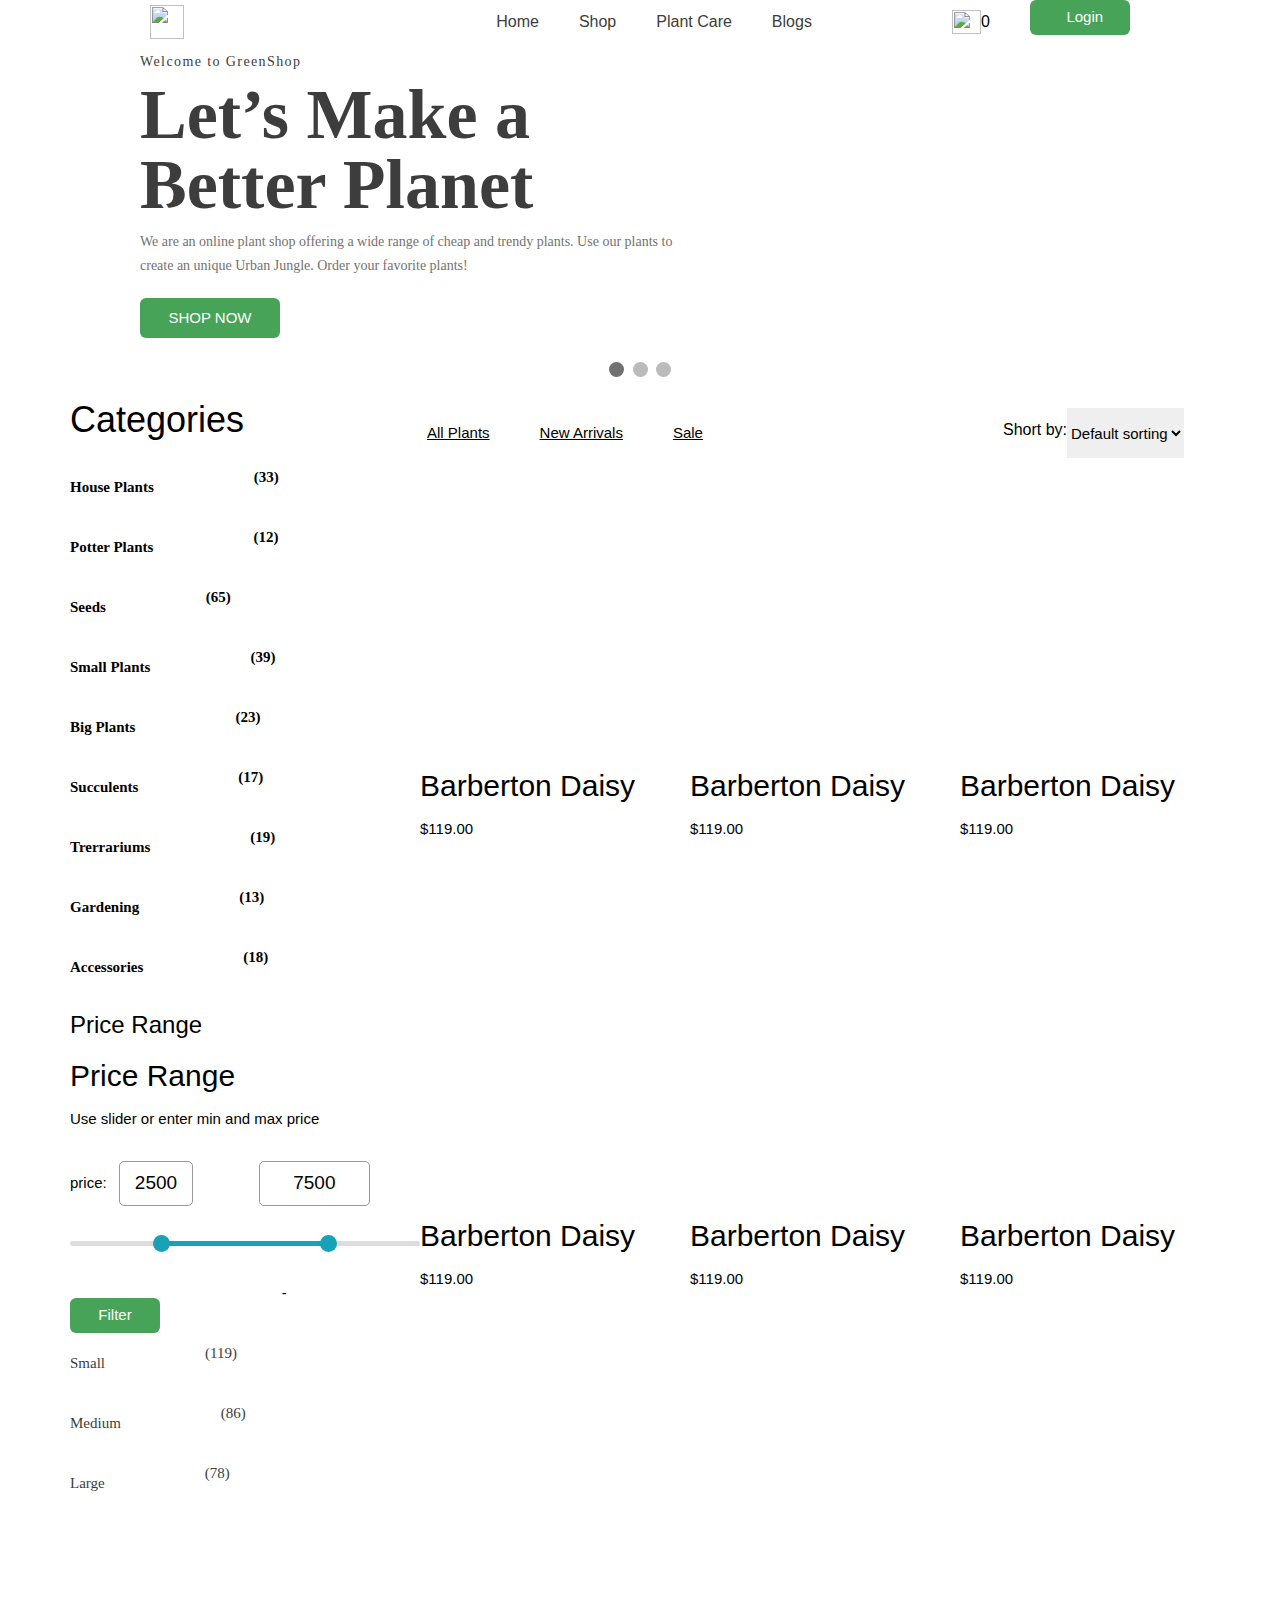
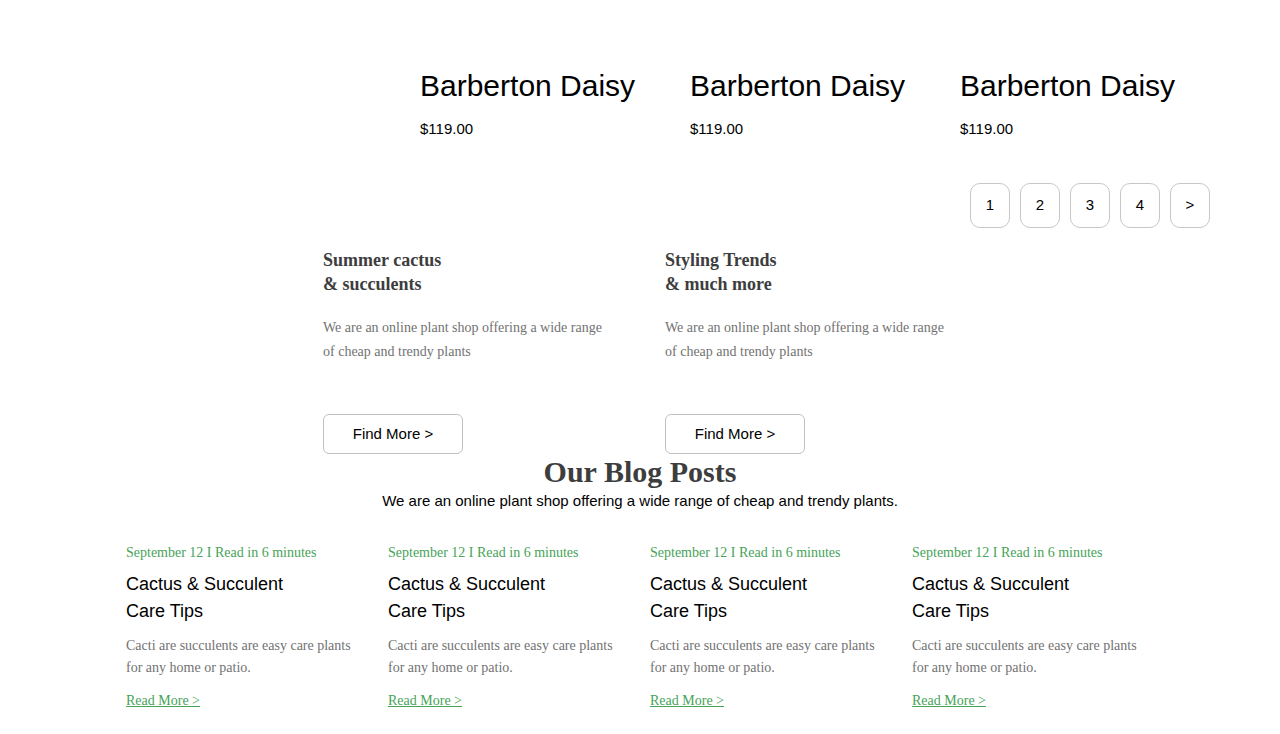
==== index.html @ 34c3a90a "batterplant1" ====
<!DOCTYPE html>
<html lang="en">

<head>
  <meta charset="UTF-8">
  <meta name="viewport" content="width=device-width, initial-scale=1.0">
  <title>Document</title>
  <link rel="stylesheet" href="style.css">
  <link rel="stylesheet" href="https://www.w3schools.com/w3css/4/w3.css">
  <link rel="stylesheet" href="style.css">
  <meta name="viewport" content="width=device-width, initial-scale=1.0">

<body>

  <link rel="preconnect" href="https://fonts.googleapis.com">
  <link rel="preconnect" href="https://fonts.gstatic.com" crossorigin>


  </head>

  <body>

    <nav class="navbarr">
      <div class="saidbar">
        <!-- Sidebar -->
        <div class="w3-sidebar w3-bar-block" style="display:none;z-index:5" id="mySidebar">
          <button class="w3-bar-item w3-button w3-xxlarge" onclick="w3_close()">Close &times;</button>
          <a class="w3-bar-item w3-button" href="/">Home</a>
          <a class="w3-bar-item w3-button" href="./shop/shop.html">Shop</a>
          <a class="w3-bar-item w3-button" href="http://127.0.0.1:5500/navbar/plant/plant.html">Plant Care</a>
          <a class="w3-bar-item w3-button" href="http://127.0.0.1:5500/navbar/blogs/blogs.html">Blogs</a>
        </div>

        <!-- Page Content -->
        <div class="w3-overlay" onclick="w3_close()" style="cursor:pointer" id="myOverlay"></div>

        <div>
          <button class="w3-button w3-white w3-xxlarge" onclick="w3_open()">&#9776;</button>
          <div class="w3-container">
          </div>
        </div>

        <script>
          function w3_open() {
            document.getElementById("mySidebar").style.display = "block";
            document.getElementById("myOverlay").style.display = "block";
          }

          function w3_close() {
            document.getElementById("mySidebar").style.display = "none";
            document.getElementById("myOverlay").style.display = "none";
          }
        </script>
      </div>
      <div class="logo">
        <img src="/navbar/img/Vector.svg" alt="">
        <img src="/navbar/img/Group.png" alt="">
      </div>
      <div class="hamburger-menu">
        <span class="line"></span>
        <span class="line"></span>
        <span class="line"></span>
      </div>
      <div class="nav-menu hide">
        <a href="/">Home</a>
        <a href="./shop/shop.html">Shop</a>
        <a href="http://127.0.0.1:5500/navbar/plant/plant.html">Plant Care</a>
        <a href="http://127.0.0.1:5500/navbar/blogs/blogs.html">Blogs</a>

      </div>

      <div class="login">
        <img class="izlovchi" src="/navbar/img/Vectorsearch.svg" alt="">
        <div class="karzinka">

          <img class="karzinka" src="/navbar/img/Vector (1) karzinka.svg" alt="">
          <h6>0</h6>
        </div>

        <button><img src="img/Logout.png" alt="">Login</button>
      </div>
    </nav>
    </div>
    <div class="carusel">
      <style>
        * {
          box-sizing: border-box
        }

        body {
          font-family: Verdana, sans-serif;
          margin: 0
        }

        .mySlides {
          display: none
        }

        img {
          vertical-align: middle;
        }

        /* Slideshow container */
        .slideshow-container {
          max-width: 1000px;
          position: relative;
          margin: auto;
        }

        /* Next & previous buttons */
        .prev,
        .next {
          cursor: pointer;
          position: absolute;
          top: 50%;
          width: auto;
          padding: 16px;
          margin-top: -22px;
          color: white;
          font-weight: bold;
          font-size: 18px;
          transition: 0.6s ease;
          border-radius: 0 3px 3px 0;
          user-select: none;
        }

        /* Position the "next button" to the right */
        .next {
          right: 0;
          border-radius: 3px 0 0 3px;
        }

        /* On hover, add a black background color with a little bit see-through */
        .prev:hover,
        .next:hover {
          background-color: rgba(0, 0, 0, 0.8);
        }

        /* Caption text */
        .text {
          color: #f2f2f2;
          font-size: 15px;
          padding: 8px 12px;
          position: absolute;
          bottom: 8px;
          width: 100%;
          text-align: center;
        }

        /* Number text (1/3 etc) */
        .numbertext {
          color: #f2f2f2;
          font-size: 12px;
          padding: 8px 12px;
          position: absolute;
          top: 0;
        }

        /* The dots/bullets/indicators */
        .dot {
          cursor: pointer;
          height: 15px;
          width: 15px;
          margin: 0 2px;
          background-color: #bbb;
          border-radius: 50%;
          display: inline-block;
          transition: background-color 0.6s ease;
        }

        .active,
        .dot:hover {
          background-color: #717171;
        }

        /* Fading animation */
        .fade {
          animation-name: fade;
          animation-duration: 1.5s;
        }

        @keyframes fade {
          from {
            opacity: .4
          }

          to {
            opacity: 1
          }
        }

        /* On smaller screens, decrease text size */
        @media only screen and (max-width: 300px) {

          .prev,
          .next,
          .text {
            font-size: 11px
          }
        }
      </style>
      </head>

      <body>

        <div class="slideshow-container">

          <div class="mySlides fade">
            <div class="image-three">
              <div class="lets">
                <h2>Welcome to GreenShop</h2>
                <h1>Let’s Make a
                  Better Planet</h1>
                <p>We are an online plant shop offering a wide range of cheap and trendy plants. Use our plants to
                  create an unique Urban Jungle. Order your favorite plants!</p>
                <button>SHOP NOW</button>
              </div>
              <div class="lets_img">
                <img src="img/01 2.png" alt="">
                <img src="img/01 3.png" alt="">
              </div>
            </div>
          </div>

          <div class="mySlides fade">
            <div class="image-three">
              <div class="lets">
                <h2>Welcome to GreenShop</h2>
                <h1>Let’s Make a
                  Better Planet</h1>
                <p>We are an online plant shop offering a wide range of cheap and trendy plants. Use our plants to
                  create an unique Urban Jungle. Order your favorite plants!</p>
                <button>SHOP NOW</button>
              </div>
              <div class="lets_img">
                <img class="savat" src="img/savat1.png" alt="">
                <img src="img/savat1.png" alt="">
              </div>
            </div>
          </div>

          <div class="mySlides fade">
            <div class="image-three">
              <div class="lets">
                <h2>Welcome to GreenShop</h2>
                <h1>Let’s Make a
                  Better Planet</h1>
                <p>We are an online plant shop offering a wide range of cheap and trendy plants. Use our plants to
                  create an unique Urban Jungle. Order your favorite plants!</p>
                <button>SHOP NOW</button>
              </div>
              <div class="lets_img">
                <img class="savat22" src="img/savat2.png" alt="">
                <img src="img/savat2.png" alt="">
              </div>
            </div>
          </div>

          <a class="prev" onclick="plusSlides(-1)">❮</a>
          <a class="next" onclick="plusSlides(1)">❯</a>

        </div>
        <br>

        <div style="text-align:center">
          <span class="dot" onclick="currentSlide(1)"></span>
          <span class="dot" onclick="currentSlide(2)"></span>
          <span class="dot" onclick="currentSlide(3)"></span>
        </div>

        <script>
          let slideIndex = 1;
          showSlides(slideIndex);

          function plusSlides(n) {
            showSlides(slideIndex += n);
          }

          function currentSlide(n) {
            showSlides(slideIndex = n);
          }

          function showSlides(n) {
            let i;
            let slides = document.getElementsByClassName("mySlides");
            let dots = document.getElementsByClassName("dot");
            if (n > slides.length) { slideIndex = 1 }
            if (n < 1) { slideIndex = slides.length }
            for (i = 0; i < slides.length; i++) {
              slides[i].style.display = "none";
            }
            for (i = 0; i < dots.length; i++) {
              dots[i].className = dots[i].className.replace(" active", "");
            }
            slides[slideIndex - 1].style.display = "block";
            dots[slideIndex - 1].className += " active";
          }
        </script>
    </div>
    <div class="olk">
      <div class="all">

        <div class="catigories">
          <h1>Categories</h1>
          <div class="hause">
            <h2>House Plants</h2>
            <p>(33)</p>
          </div>
          <div class="hause">
            <h2>Potter Plants</h2>

            <p>(12)</p>
          </div>
          <div class="hause">
            <h2>Seeds</h2>
            <p>(65)</p>
          </div>
          <div class="hause">
            <h2>Small Plants</h2>
            <p>(39)</p>
          </div>
          <div class="hause">
            <h2>Big Plants</h2>
            <p>(23)</p>
          </div>
          <div class="hause">
            <h2>Succulents</h2>
            <p>(17)</p>
          </div>
          <div class="hause">
            <h2>Trerrariums</h2>
            <p>(19)</p>
          </div>
          <div class="hause">
            <h2>Gardening</h2>
            <p>(13)</p>
          </div>
          <div class="hause">
            <h2>Accessories</h2>
            <p>(18)</p>
          </div>

          <div class="price_range">
            <h3>Price Range</h3>
            <!-- price -->


            <div class="d-flex">
              <div class="wrapper">
                <header>
                  <h2>Price Range</h2>
                  <p>Use slider or enter min and max price</p>
                </header>
                <div class="price-input">
                  <div class="field">
                    <span>price:</span>
                    <input type="number" class="input-min" value="2500">
                  </div>
                  <div class="separator"></div>
                  <div class="field">
                    <input type="number" class="input-max" value="7500">
                  </div>
                </div>
                <div class="slider">
                  <div class="progress"></div>
                </div>
                <div class="range-input">
                  <input type="range" class="range-min" min="0" max="10000" value="2500" step="100">
                  <input type="range" class="range-max" min="0" max="10000" value="7500" step="100">
                </div>
              </div>

              <!--   Support Section -->
              <div class="support-box">

                <a class="b-btn" target="blank" href="https://www.buymeacoffee.com/danishlaeeq">
                  &nbsp;<i class="fa fa-coffee"></i>&nbsp;&nbsp;Buy Me a Coffee
                </a>
                &nbsp;&nbsp;-&nbsp;&nbsp;
                <a class="b-btn paypal" target="_blank" href="https://www.paypal.com/paypalme/danishlaiq">
                  <i class="fab fa-paypal"></i>
                  Donate</a>
                </br></br>
              </div>
            </div>
          </div>
          <div class="filtr">
            <button>Filter</button>
          </div>
        </div>

        <div class="size">
          <div class="small">
            <h5>Small</h5>
            <p>(119)</p>
          </div>
          <div class="small">
            <h5>Medium</h5>
            <p>(86)</p>
          </div>
          <div class="small">
            <h5>Large</h5>
            <p>(78)</p>
          </div>
          <img src="img/Super Sale Banner.png" alt="">
        </div>
      </div>



      <div class="all_pants">
        <div class="newarrcle">
          <div class="new">
            <div class="all_navbar">
              <ul class="linkss">
                <div class="uy">
                  <a href="">All Plants</a>
                </div>
                <a href="">New Arrivals</a>
                <a href="">Sale</a>
              </ul>
            </div>
            <div class="daisy">


              <div class="custom-select" style="width:200px;">
                <h6>Short by:</h6>
                <select class="sa">
                  <option value="0">Default sorting</option>
                  <option value="1">Audi</option>
                  <option value="2">BMW</option>
                  <option value="3">Citroen</option>
                </select>
              </div>
              <div class="img">

              </div>
            </div>
          </div>
          <div class="newarrcle_img">
            <div class="berber">
              <div class="berberton">
                <div class="images_baribor">

                  <img src="img/shop.png" alt="">
                  <img class="like" src="img/like.png" alt="">

                  <a href="http://127.0.0.1:5500/navbar/shop/shop.html"> <img src="img/lupa.png" alt=""></a>
                </div>
                <h2>Barberton Daisy</h2>
                <p>$119.00</p>
              </div>
            </div>
            <div class="berber">
              <div class="berberton1">
                <div class="images_baribor">
                  
                  <img class="shop" src="img/shop.png"alt="">

                  <img src="img/like.png" alt="">
                  
                  <a href="http://127.0.0.1:5500/navbar/shop/angale.html"><img src="img/lupa.png" alt=""></a>
                </div>
                <h2>Barberton Daisy</h2>
                <p>$119.00</p>
              </div>
            </div>
            <div class="berber">
              <div class="berberton2">
                <div class="images_baribor">
                  <img src="img/shop.png" alt="">
                  <img src="img/like.png" alt="">
                  <img src="img/lupa.png" alt="">
                </div>
                <h2>Barberton Daisy</h2>
                <p>$119.00</p>
              </div>
            </div>
          </div>
          <div class="newarrcle_img1">
            <div class="berber">
              <div class="berberton3">
                <div class="images_baribor">
                  <img src="img/shop.png" alt="">
                  <img src="img/like.png" alt="">
                  <img src="img/lupa.png" alt="">
                </div>
                <h2>Barberton Daisy</h2>
                <p>$119.00</p>
              </div>
            </div>
            <div class="berber">
              <div class="berberton4">
                <div class="images_baribor">
                  <img src="img/shop.png" alt="">
                  <img src="img/like.png" alt="">
                  <img src="img/lupa.png" alt="">
                </div>
                <h2>Barberton Daisy</h2>
                <p>$119.00</p>
              </div>
            </div>
            <div class="berber">
              <div class="berberton5">
                <div class="images_baribor">
                  <img src="img/shop.png" alt="">
                  <img src="img/like.png" alt="">
                  <img src="img/lupa.png" alt="">
                </div>
                <h2>Barberton Daisy</h2>
                <p>$119.00</p>
              </div>
            </div>
          </div>

          <div class="newarrcle_img3">
            <div class="berber">
              <div class="berberton6">
                <div class="images_baribor">
                  <img src="img/shop.png" alt="">
                  <img src="img/like.png" alt="">
                  <img src="img/lupa.png" alt="">
                </div>
                <h2>Barberton Daisy</h2>
                <p>$119.00</p>
              </div>
            </div>
            <div class="berber">
              <div class="berberton7">
                <div class="images_baribor">
                  <img src="img/shop.png" alt="">
                  <img src="img/like.png" alt="">
                  <img src="img/lupa.png" alt="">
                </div>
                <h2>Barberton Daisy</h2>
                <p>$119.00</p>
              </div>
            </div>
            <div class="berber">
              <div class="berberton8">
                <div class="images_baribor">
                  <img src="img/shop.png" alt="">
                  <img src="img/like.png" alt="">
                  <img src="img/lupa.png" alt="">
                </div>
                <h2>Barberton Daisy</h2>
                <p>$119.00</p>
              </div>
            </div>
          </div>
        </div>
        <div class="number">
          <div class="num1">1</div>
          <div class="num2">2</div>
          <div class="num3">3</div>
          <div class="num4">4</div>
          <div class="num4">></div>
        </div>
      </div>
    </div>
    <div class="summer">
      <div class="cactus">
        <div class="imagescactus">
          <img src="img/image_7-removebg-preview.png" alt="">
        </div>
        <div class="fins">
          <h2>Summer cactus <br>
            & succulents</h2>
          <p>We are an online plant shop offering a wide range of cheap and trendy plants</p>
          <button>Find More ></button>
        </div>

      </div>
      <div class="trends">
        <div class="iomageafico">
          <img src="img/image_2-removebg-preview.png" alt="">
        </div>
        <div class="find">
          <h2>Styling Trends <br>
            & much more</h2>
          <p>We are an online plant shop offering a wide range of cheap and trendy plants</p>
          <button>Find More ></button>
        </div>

      </div>
    </div>
    <div class="our">
      <h3>Our Blog Posts</h3>
      <p>We are an online plant shop offering a wide range of cheap and trendy plants. </p>
      <div class="castus">
        <div class="succalent">
          <img src="img/01.png" alt="">
          <h4>September 12 I Read in 6 minutes</h4>
          <h5>Cactus & Succulent <br>
            Care Tips</h5>
          <h6>Cacti are succulents are easy care plants for any home or patio. </h6>
          <a href="">Read More ></a>
        </div>
        <div class="succalent">
          <img src="img/02.png" alt="">
          <h4>September 12 I Read in 6 minutes</h4>
          <h5>Cactus & Succulent <br>
            Care Tips</h5>
          <h6>Cacti are succulents are easy care plants for any home or patio. </h6>
          <a href="">Read More ></a>
        </div>
        <div class="succalent">
          <img src="img/03.png" alt="">
          <h4>September 12 I Read in 6 minutes</h4>
          <h5>Cactus & Succulent <br>
            Care Tips</h5>
          <h6>Cacti are succulents are easy care plants for any home or patio. </h6>
          <a href="">Read More ></a>
        </div>
        <div class="succalent">
          <img src="img/01.png" alt="">
          <h4>September 12 I Read in 6 minutes</h4>
          <h5>Cactus & Succulent <br>
            Care Tips</h5>
          <h6>Cacti are succulents are easy care plants for any home or patio. </h6>
          <a href="">Read More ></a>
        </div>
      </div>
    </div>
    <div class="would">
      <div class="garden">
        <div class="care">
          <img src="img/Group.png" alt="">
          <img src="img/Frame (1).png" alt="">
        </div>
      </div>
    </div>
    </div>
    <script src="app.js"></script>
  </body>

</html>
---- style.css ----
*::after * {
    box-sizing: border-box;
    margin: 0;
    padding: 0;
    transition: all 0.4s;
}

body {
    font-family: sans-serif;
}

.navbarr {
    display: flex;
    gap: 200px;
    justify-content: center;
    align-items: center;
}

.logo {
    display: flex;
    align-items: center;
    gap: 2px;
}

.nav-menu {
    display: flex;
    gap: 40px;
}

.nav-menu a {
    font-family: sans-serif;
    font-size: 16px;
    font-weight: 400;
    line-height: 20.11px;
    text-align: left;
    color: #3D3D3D;
    text-decoration: none;
    transition: all 0.5s;
}

.nav-menu a:hover {
    color: #46A358;
    transition: all 0.5s;
    text-decoration: underline;
}

.login {
    display: flex;
    gap: 40px;
}

.logo img:nth-child(1) {
    width: 34px;
    height: 34px;
}

.logo img:nth-child(2) {
    width: 110.03px;
    height: 15px;
}

/* style */
.login button {
    width: 100px;
    height: 35px;
    top: 25px;
    left: 1220px;
    gap: 0px;
    border-radius: 6px;
    border: none;
    opacity: 0px;
    background: #46A358;
    display: flex;
    justify-content: center;
    align-items: center;
    color: #fff;
    gap: 10px;
}

.karzinka {
    display: flex;
    align-items: center;
}

.karzinka img {
    width: 29px;
    height: 24px;
}

.saidbar {
    display: none;
}

/* saifbar */




.image-one {
    display: flex;
}

.lets_img {
    width: 500px;
    display: flex;
    align-items: end;
}

.lets_img img:nth-child(2) {
    width: 300px;
}


.lets h2 {
    font-family: Cera Pro;
    font-size: 14px;
    font-weight: 500;
    line-height: 16px;
    letter-spacing: 0.1em;
    text-align: left;
    color: #3D3D3D;
}

.lets h1 {
    font-family: Cera Pro;
    font-size: 70px;
    font-weight: 900;
    width: 530px;
    line-height: 70px;
    text-align: left;
    color: #3D3D3D;
}

.lets p {
    font-family: Cera Pro;
    font-size: 14px;
    font-weight: 400;
    line-height: 24px;
    text-align: left;
    width: 557px;
    color: #727272;
}

.lets button {
    width: 140px;
    height: 40px;
    top: 415px;
    left: 161px;
    gap: 0px;
    border-radius: 6px;
    border: none;
    cursor: pointer;
    color: #fff;
    margin-top: 20px;
    opacity: 0px;
    background: #46A358;

}

.image-three {
    display: flex;
}

.savat {
    width: 150px;
}

.savat22 {
    width: 130px;
}


.hause {
    display: flex;
    gap: 100px;
}


.hause h2 {
    font-family: Cera Pro;
    font-size: 15px;
    font-weight: 700;
    line-height: 40px;
    text-align: left;
    color: black;
}

.hause p {
    font-family: Cera Pro;
    font-size: 15px;
    font-weight: 700;
    line-height: 40px;
    text-align: left;
    color: black;
}

/* doiodfjiofjfioewf */







/* Import Google Font - Poppins */
@import url("https://fonts.googleapis.com/css2?family=Poppins:wght@400;500;600;700&display=swap");

* {
    margin: 0;
    padding: 0;
    box-sizing: border-box;
    font-family: "Poppins", sans-serif;
}

::selection {
    color: #fff;
    background: #17a2b8;
}

.wrapper {
    width: 350px;

}


.price-input {
    width: 300px;
    display: flex;
    margin: 30px 0 35px;
}

.price-input .field {
    display: flex;
    width: 100%;
    height: 45px;
    align-items: center;
}

.field input {
    width: 100%;
    height: 100%;
    outline: none;
    font-size: 19px;
    margin-left: 12px;
    border-radius: 5px;
    text-align: center;
    border: 1px solid #999;
    -moz-appearance: textfield;
}

input[type="number"]::-webkit-outer-spin-button,
input[type="number"]::-webkit-inner-spin-button {
    -webkit-appearance: none;
}

.price-input .separator {
    width: 130px;
    display: flex;
    font-size: 19px;
    align-items: center;
    justify-content: center;
}

.slider {
    height: 5px;
    position: relative;
    background: #ddd;
    border-radius: 5px;
}

.slider .progress {
    height: 100%;
    left: 25%;
    right: 25%;
    position: absolute;
    border-radius: 5px;
    background: #17a2b8;
}

.range-input {
    position: relative;
}

.range-input input {
    position: absolute;
    width: 100%;
    height: 5px;
    top: -5px;
    background: none;
    pointer-events: none;
    -webkit-appearance: none;
    -moz-appearance: none;
}

input[type="range"]::-webkit-slider-thumb {
    height: 17px;
    width: 17px;
    border-radius: 50%;
    background: #17a2b8;
    pointer-events: auto;
    -webkit-appearance: none;
    box-shadow: 0 0 6px rgba(0, 0, 0, 0.05);
}

input[type="range"]::-moz-range-thumb {
    height: 17px;
    width: 17px;
    border: none;
    border-radius: 50%;
    background: #17a2b8;
    pointer-events: auto;
    -moz-appearance: none;
    box-shadow: 0 0 6px rgba(0, 0, 0, 0.05);
}

/* Support */
.support-box {
    top: 2rem;
    position: relative;
    bottom: 0;
    text-align: center;
    display: block;
}

.b-btn {
    color: white;
    text-decoration: none;
    font-weight: bold;
}

.b-btn.paypal i {
    color: blue;
}

.b-btn:hover {
    text-decoration: none;
    font-weight: bold;
}

.b-btn i {
    font-size: 20px;
    color: yellow;
    margin-top: 2rem;
}

.filtr button {
    width: 90px;
    height: 35px;
    top: 1117px;
    left: 150px;
    gap: 0px;
    border-radius: 6px;
    border: none;
    color: #fff;
    font-size: 15px;
    opacity: 0px;
    background: #46A358;
}

.small {
    display: flex;
    gap: 100px;
}

.small h5 {
    font-family: Cera Pro;
    font-size: 15px;
    font-weight: 400;
    line-height: 40px;
    text-align: left;
    color: #3D3D3D;
}

.small p {
    font-family: Cera Pro;
    font-size: 15px;
    font-weight: 400;
    line-height: 40px;
    text-align: right;
    color: #3D3D3D;
}



.sa {
    border: none;
    height: 50px;
}

.linkss {
    display: flex;
    gap: 50px;
}

.custom-select {
    display: flex;
}

.linkss a {
    list-style: none;
}

.olk {
    display: flex;
    justify-content: center;
}


.new {
    display: flex;
    justify-content: center;
    height: 100px;
    align-items: center;
    gap: 300px;
    flex-wrap: wrap;
}

.berberton {
    background-image: url(img/savat1.png);
    width: 500px;
    height: 500px;
    background-repeat: no-repeat;
}

.berberton1 {
    background-image: url(img/savat1.png);
    width: 500px;
    height: 500px;
    background-repeat: no-repeat;
}

.berberto2 {
    background-image: url(img/savat1.png);
    width: 500px;
    height: 500px;
    background-repeat: no-repeat;
}

.berberto3 {
    background-image: url(img/savat1.png);
    width: 500px;
    height: 500px;
    background-repeat: no-repeat;
}

.berberto4 {
    background-image: url(img/savat1.png);
    width: 500px;
    height: 500px;
    background-repeat: no-repeat;
}

.berberto5 {
    background-image: url(img/savat1.png);
    width: 500px;
    height: 500px;
    background-repeat: no-repeat;
}

.berberton1 {
    background-image: url(img/kaktus.png);
    width: 500px;
    height: 500px;
    background-repeat: no-repeat;
}

.berberton2 {
    background-image: url(img/image_2-removebg-preview.png);
    width: 500px;
    height: 500px;
    background-repeat: no-repeat;
}

.berberton3 {
    background-image: url(img/tuvakk.png);
    width: 500px;
    height: 500px;
    background-repeat: no-repeat;
}

.berberton4 {
    background-image: url(img/image_7-removebg-preview.png);
    width: 500px;
    height: 500px;
    background-repeat: no-repeat;
}

.berberton5 {
    background-image: url(img/image_8-removebg-5.png);
    width: 500px;
    height: 500px;
    background-repeat: no-repeat;
}

.berberton6 {
    background-image: url(img/image_9-removebg-preview.png);
    width: 500px;
    height: 500px;
    background-repeat: no-repeat;
}

.berberton7 {
    background-image: url(img/product-20-320x320_1-removebg-preview.png);
    width: 500px;
    height: 500px;
    background-repeat: no-repeat;
}

.berberton8 {
    background-image: url(img/image_10-removebg-preview.png);
    width: 500px;
    height: 500px;
    background-repeat: no-repeat;
}

.images_baribor {
    display: flex;
    gap: 20px;
    width: 250px;
    height: 270px;
    justify-content: center;
    align-items: end;
}

.images_baribor img {
    width: 20px;
    height: 20px;
}

.berberton:hover {
    padding-bottom: 50px;
}

.berber {
    display: flex;
    width: 250px;
    height: 350px;
}

.images_baribor {
    transform: scale(0);
    transition: all .4s;
}

.berber:hover .images_baribor {
    transform: scale(1);
    transition: all .4s;
}

.newarrcle_img {
    display: flex;
    gap: 20px;
    flex-wrap: wrap;
}

.newarrcle_img1 {
    display: flex;
    gap: 20px;
    margin-top: 100px;
}

.newarrcle_img3 {
    display: flex;
    gap: 20px;
    margin-top: 100px;
}

.number {
    display: flex;
    gap: 10px;
    margin-top: 50px;
    justify-content: end;
}

.num1 {
    background-color: #fff;
    cursor: pointer;
    width: 40px;
    border-radius: 10px;
    height: 45px;
    display: flex;
    justify-content: center;
    align-items: center;
    color: #000000;
    transition: all 1s;
    border: solid 1px rgb(199, 199, 199);
}

.num1:hover {
    background-color: #46A358;
    color: #fff;
    transition: all 1s;
}

.num2 {
    background-color: #fff;
    cursor: pointer;
    width: 40px;
    border-radius: 10px;
    height: 45px;
    display: flex;
    justify-content: center;
    align-items: center;
    color: #000000;
    transition: all 1s;
    border: solid 1px rgb(199, 199, 199);
}

.num2:hover {
    background-color: #46A358;
    color: #fff;
    transition: all 1s;
}

.num3 {
    background-color: #fff;
    cursor: pointer;
    width: 40px;
    border-radius: 10px;
    height: 45px;
    display: flex;
    justify-content: center;
    align-items: center;
    color: #000000;
    transition: all 1s;
    border: solid 1px rgb(199, 199, 199);
}

.num3:hover {
    background-color: #46A358;
    color: #fff;
    transition: all 1s;
}

.num4 {
    background-color: #fff;
    cursor: pointer;
    width: 40px;
    border-radius: 10px;
    height: 45px;
    display: flex;
    justify-content: center;
    align-items: center;
    color: #000000;
    transition: all 1s;
    border: solid 1px rgb(199, 199, 199);
}

.num4:hover {
    background-color: #46A358;
    color: #fff;
    transition: all 1s;
}

.summer {
    display: flex;
    justify-content: center;
    gap: 50px;
}

.summer h2 {
    font-family: Cera Pro;
    font-size: 18px;
    font-weight: 900;
    line-height: 24px;
    color: #3D3D3D;
    margin-top: 20px;
}

.summer p {
    font-family: Cera Pro;
    font-size: 14px;
    font-weight: 400;
    line-height: 24px;
    width: 292px;
    color: #727272;
    margin-top: 20px;
}

.summer button {
    width: 140px;
    height: 40px;
    margin-top: 50px;
    background-color: #00000000;
    border: solid 1px rgb(193, 193, 193);
    border-radius: 6px;
    color: black;
    transition: all 0.5s;
}

.summer button:hover {
    background-color: #46A358;
    border-radius: 6px;
    color: rgb(255, 255, 255);
    transition: all 0.5s;
}

.cactus {
    display: flex;
}

.trends {
    display: flex;
}

.succalent h4 {
    font-family: Cera Pro;
    font-size: 14px;
    font-weight: 500;
    line-height: 16px;
    color: #46A358;
}

.succalent h6 {
    font-family: Cera Pro;
    font-size: 20px;
    font-weight: 700;
    line-height: 26px;
    color: #3D3D3D;
}

.succalent h6 {
    font-family: Cera Pro;
    font-size: 14px;
    font-weight: 400;
    line-height: 22px;
    color: #727272;
    width: 242px;
}

.succalent a {
    color: #46A358;
    font-family: Cera Pro;
    font-size: 14px;
    font-weight: 500;
    line-height: 16px;
}

.our h3 {
    font-family: Cera Pro;
    font-size: 30px;
    font-weight: 700;
    line-height: 16px;
    text-align: center;
    color: #3D3D3D;
}
.castus{
    display: flex;
    gap: 20px;
    justify-content: center;
}
.our p{
    text-align: center;
}

@media only screen and (max-width: 1000px) {
    .slideshow-container {
        display: flex;
    }

    .image-three {
        display: flex;
        flex-wrap: wrap;
        justify-content: center;
    }

}

@media only screen and (max-width: 1054px) {
    .navbarr {
        gap: 50px;
    }
}

@media only screen and (max-width: 1285px) {
    .navbarr {
        gap: 100px;
    }
}

@media only screen and (max-width: 1017px) {
    .navbarr {
        gap: 70px;
    }
}

@media only screen and (max-width: 820px) {
    .navbarr {
        gap: 50px;
    }

    .saidbar {
        display: block;
    }

    .nav-menu {
        display: none;
        text-decoration: none;
    }

    .new {
        gap: 10px;
    }
}

@media only screen and (max-width: 841px) {
    .navbarr {
        gap: 50px;
    }
}

@media only screen and (max-width: 580px) {
    .navbarr {
        gap: 10px;
    }

    .lets h1 {
        font-size: 40px;
        width: 300px;
        text-align: center;
    }

    .lets h2 {
        width: 300px;
        text-align: center;
    }

    .lets p {
        width: 300px;
        text-align: center;
    }

    .lets_img {
        /* width: 50px; */
    }

    .all {
        flex-wrap: wrap;
    }
}

@media only screen and (max-width: 480px) {
    .login {
        gap: 1px;
    }

    .login button {
        width: 50px;
        gap: 1px;
        font-size: 10px;
    }

    .login button img {
        width: 20px;
    }
}
---- style.css ----
*::after * {
    box-sizing: border-box;
    margin: 0;
    padding: 0;
    transition: all 0.4s;
}

body {
    font-family: sans-serif;
}

.navbarr {
    display: flex;
    gap: 200px;
    justify-content: center;
    align-items: center;
}

.logo {
    display: flex;
    align-items: center;
    gap: 2px;
}

.nav-menu {
    display: flex;
    gap: 40px;
}

.nav-menu a {
    font-family: sans-serif;
    font-size: 16px;
    font-weight: 400;
    line-height: 20.11px;
    text-align: left;
    color: #3D3D3D;
    text-decoration: none;
    transition: all 0.5s;
}

.nav-menu a:hover {
    color: #46A358;
    transition: all 0.5s;
    text-decoration: underline;
}

.login {
    display: flex;
    gap: 40px;
}

.logo img:nth-child(1) {
    width: 34px;
    height: 34px;
}

.logo img:nth-child(2) {
    width: 110.03px;
    height: 15px;
}

/* style */
.login button {
    width: 100px;
    height: 35px;
    top: 25px;
    left: 1220px;
    gap: 0px;
    border-radius: 6px;
    border: none;
    opacity: 0px;
    background: #46A358;
    display: flex;
    justify-content: center;
    align-items: center;
    color: #fff;
    gap: 10px;
}

.karzinka {
    display: flex;
    align-items: center;
}

.karzinka img {
    width: 29px;
    height: 24px;
}

.saidbar {
    display: none;
}

/* saifbar */




.image-one {
    display: flex;
}

.lets_img {
    width: 500px;
    display: flex;
    align-items: end;
}

.lets_img img:nth-child(2) {
    width: 300px;
}


.lets h2 {
    font-family: Cera Pro;
    font-size: 14px;
    font-weight: 500;
    line-height: 16px;
    letter-spacing: 0.1em;
    text-align: left;
    color: #3D3D3D;
}

.lets h1 {
    font-family: Cera Pro;
    font-size: 70px;
    font-weight: 900;
    width: 530px;
    line-height: 70px;
    text-align: left;
    color: #3D3D3D;
}

.lets p {
    font-family: Cera Pro;
    font-size: 14px;
    font-weight: 400;
    line-height: 24px;
    text-align: left;
    width: 557px;
    color: #727272;
}

.lets button {
    width: 140px;
    height: 40px;
    top: 415px;
    left: 161px;
    gap: 0px;
    border-radius: 6px;
    border: none;
    cursor: pointer;
    color: #fff;
    margin-top: 20px;
    opacity: 0px;
    background: #46A358;

}

.image-three {
    display: flex;
}

.savat {
    width: 150px;
}

.savat22 {
    width: 130px;
}


.hause {
    display: flex;
    gap: 100px;
}


.hause h2 {
    font-family: Cera Pro;
    font-size: 15px;
    font-weight: 700;
    line-height: 40px;
    text-align: left;
    color: black;
}

.hause p {
    font-family: Cera Pro;
    font-size: 15px;
    font-weight: 700;
    line-height: 40px;
    text-align: left;
    color: black;
}

/* doiodfjiofjfioewf */







/* Import Google Font - Poppins */
@import url("https://fonts.googleapis.com/css2?family=Poppins:wght@400;500;600;700&display=swap");

* {
    margin: 0;
    padding: 0;
    box-sizing: border-box;
    font-family: "Poppins", sans-serif;
}

::selection {
    color: #fff;
    background: #17a2b8;
}

.wrapper {
    width: 350px;

}


.price-input {
    width: 300px;
    display: flex;
    margin: 30px 0 35px;
}

.price-input .field {
    display: flex;
    width: 100%;
    height: 45px;
    align-items: center;
}

.field input {
    width: 100%;
    height: 100%;
    outline: none;
    font-size: 19px;
    margin-left: 12px;
    border-radius: 5px;
    text-align: center;
    border: 1px solid #999;
    -moz-appearance: textfield;
}

input[type="number"]::-webkit-outer-spin-button,
input[type="number"]::-webkit-inner-spin-button {
    -webkit-appearance: none;
}

.price-input .separator {
    width: 130px;
    display: flex;
    font-size: 19px;
    align-items: center;
    justify-content: center;
}

.slider {
    height: 5px;
    position: relative;
    background: #ddd;
    border-radius: 5px;
}

.slider .progress {
    height: 100%;
    left: 25%;
    right: 25%;
    position: absolute;
    border-radius: 5px;
    background: #17a2b8;
}

.range-input {
    position: relative;
}

.range-input input {
    position: absolute;
    width: 100%;
    height: 5px;
    top: -5px;
    background: none;
    pointer-events: none;
    -webkit-appearance: none;
    -moz-appearance: none;
}

input[type="range"]::-webkit-slider-thumb {
    height: 17px;
    width: 17px;
    border-radius: 50%;
    background: #17a2b8;
    pointer-events: auto;
    -webkit-appearance: none;
    box-shadow: 0 0 6px rgba(0, 0, 0, 0.05);
}

input[type="range"]::-moz-range-thumb {
    height: 17px;
    width: 17px;
    border: none;
    border-radius: 50%;
    background: #17a2b8;
    pointer-events: auto;
    -moz-appearance: none;
    box-shadow: 0 0 6px rgba(0, 0, 0, 0.05);
}

/* Support */
.support-box {
    top: 2rem;
    position: relative;
    bottom: 0;
    text-align: center;
    display: block;
}

.b-btn {
    color: white;
    text-decoration: none;
    font-weight: bold;
}

.b-btn.paypal i {
    color: blue;
}

.b-btn:hover {
    text-decoration: none;
    font-weight: bold;
}

.b-btn i {
    font-size: 20px;
    color: yellow;
    margin-top: 2rem;
}

.filtr button {
    width: 90px;
    height: 35px;
    top: 1117px;
    left: 150px;
    gap: 0px;
    border-radius: 6px;
    border: none;
    color: #fff;
    font-size: 15px;
    opacity: 0px;
    background: #46A358;
}

.small {
    display: flex;
    gap: 100px;
}

.small h5 {
    font-family: Cera Pro;
    font-size: 15px;
    font-weight: 400;
    line-height: 40px;
    text-align: left;
    color: #3D3D3D;
}

.small p {
    font-family: Cera Pro;
    font-size: 15px;
    font-weight: 400;
    line-height: 40px;
    text-align: right;
    color: #3D3D3D;
}



.sa {
    border: none;
    height: 50px;
}

.linkss {
    display: flex;
    gap: 50px;
}

.custom-select {
    display: flex;
}

.linkss a {
    list-style: none;
}

.olk {
    display: flex;
    justify-content: center;
}


.new {
    display: flex;
    justify-content: center;
    height: 100px;
    align-items: center;
    gap: 300px;
    flex-wrap: wrap;
}

.berberton {
    background-image: url(img/savat1.png);
    width: 500px;
    height: 500px;
    background-repeat: no-repeat;
}

.berberton1 {
    background-image: url(img/savat1.png);
    width: 500px;
    height: 500px;
    background-repeat: no-repeat;
}

.berberto2 {
    background-image: url(img/savat1.png);
    width: 500px;
    height: 500px;
    background-repeat: no-repeat;
}

.berberto3 {
    background-image: url(img/savat1.png);
    width: 500px;
    height: 500px;
    background-repeat: no-repeat;
}

.berberto4 {
    background-image: url(img/savat1.png);
    width: 500px;
    height: 500px;
    background-repeat: no-repeat;
}

.berberto5 {
    background-image: url(img/savat1.png);
    width: 500px;
    height: 500px;
    background-repeat: no-repeat;
}

.berberton1 {
    background-image: url(img/kaktus.png);
    width: 500px;
    height: 500px;
    background-repeat: no-repeat;
}

.berberton2 {
    background-image: url(img/image_2-removebg-preview.png);
    width: 500px;
    height: 500px;
    background-repeat: no-repeat;
}

.berberton3 {
    background-image: url(img/tuvakk.png);
    width: 500px;
    height: 500px;
    background-repeat: no-repeat;
}

.berberton4 {
    background-image: url(img/image_7-removebg-preview.png);
    width: 500px;
    height: 500px;
    background-repeat: no-repeat;
}

.berberton5 {
    background-image: url(img/image_8-removebg-5.png);
    width: 500px;
    height: 500px;
    background-repeat: no-repeat;
}

.berberton6 {
    background-image: url(img/image_9-removebg-preview.png);
    width: 500px;
    height: 500px;
    background-repeat: no-repeat;
}

.berberton7 {
    background-image: url(img/product-20-320x320_1-removebg-preview.png);
    width: 500px;
    height: 500px;
    background-repeat: no-repeat;
}

.berberton8 {
    background-image: url(img/image_10-removebg-preview.png);
    width: 500px;
    height: 500px;
    background-repeat: no-repeat;
}

.images_baribor {
    display: flex;
    gap: 20px;
    width: 250px;
    height: 270px;
    justify-content: center;
    align-items: end;
}

.images_baribor img {
    width: 20px;
    height: 20px;
}

.berberton:hover {
    padding-bottom: 50px;
}

.berber {
    display: flex;
    width: 250px;
    height: 350px;
}

.images_baribor {
    transform: scale(0);
    transition: all .4s;
}

.berber:hover .images_baribor {
    transform: scale(1);
    transition: all .4s;
}

.newarrcle_img {
    display: flex;
    gap: 20px;
    flex-wrap: wrap;
}

.newarrcle_img1 {
    display: flex;
    gap: 20px;
    margin-top: 100px;
}

.newarrcle_img3 {
    display: flex;
    gap: 20px;
    margin-top: 100px;
}

.number {
    display: flex;
    gap: 10px;
    margin-top: 50px;
    justify-content: end;
}

.num1 {
    background-color: #fff;
    cursor: pointer;
    width: 40px;
    border-radius: 10px;
    height: 45px;
    display: flex;
    justify-content: center;
    align-items: center;
    color: #000000;
    transition: all 1s;
    border: solid 1px rgb(199, 199, 199);
}

.num1:hover {
    background-color: #46A358;
    color: #fff;
    transition: all 1s;
}

.num2 {
    background-color: #fff;
    cursor: pointer;
    width: 40px;
    border-radius: 10px;
    height: 45px;
    display: flex;
    justify-content: center;
    align-items: center;
    color: #000000;
    transition: all 1s;
    border: solid 1px rgb(199, 199, 199);
}

.num2:hover {
    background-color: #46A358;
    color: #fff;
    transition: all 1s;
}

.num3 {
    background-color: #fff;
    cursor: pointer;
    width: 40px;
    border-radius: 10px;
    height: 45px;
    display: flex;
    justify-content: center;
    align-items: center;
    color: #000000;
    transition: all 1s;
    border: solid 1px rgb(199, 199, 199);
}

.num3:hover {
    background-color: #46A358;
    color: #fff;
    transition: all 1s;
}

.num4 {
    background-color: #fff;
    cursor: pointer;
    width: 40px;
    border-radius: 10px;
    height: 45px;
    display: flex;
    justify-content: center;
    align-items: center;
    color: #000000;
    transition: all 1s;
    border: solid 1px rgb(199, 199, 199);
}

.num4:hover {
    background-color: #46A358;
    color: #fff;
    transition: all 1s;
}

.summer {
    display: flex;
    justify-content: center;
    gap: 50px;
}

.summer h2 {
    font-family: Cera Pro;
    font-size: 18px;
    font-weight: 900;
    line-height: 24px;
    color: #3D3D3D;
    margin-top: 20px;
}

.summer p {
    font-family: Cera Pro;
    font-size: 14px;
    font-weight: 400;
    line-height: 24px;
    width: 292px;
    color: #727272;
    margin-top: 20px;
}

.summer button {
    width: 140px;
    height: 40px;
    margin-top: 50px;
    background-color: #00000000;
    border: solid 1px rgb(193, 193, 193);
    border-radius: 6px;
    color: black;
    transition: all 0.5s;
}

.summer button:hover {
    background-color: #46A358;
    border-radius: 6px;
    color: rgb(255, 255, 255);
    transition: all 0.5s;
}

.cactus {
    display: flex;
}

.trends {
    display: flex;
}

.succalent h4 {
    font-family: Cera Pro;
    font-size: 14px;
    font-weight: 500;
    line-height: 16px;
    color: #46A358;
}

.succalent h6 {
    font-family: Cera Pro;
    font-size: 20px;
    font-weight: 700;
    line-height: 26px;
    color: #3D3D3D;
}

.succalent h6 {
    font-family: Cera Pro;
    font-size: 14px;
    font-weight: 400;
    line-height: 22px;
    color: #727272;
    width: 242px;
}

.succalent a {
    color: #46A358;
    font-family: Cera Pro;
    font-size: 14px;
    font-weight: 500;
    line-height: 16px;
}

.our h3 {
    font-family: Cera Pro;
    font-size: 30px;
    font-weight: 700;
    line-height: 16px;
    text-align: center;
    color: #3D3D3D;
}
.castus{
    display: flex;
    gap: 20px;
    justify-content: center;
}
.our p{
    text-align: center;
}

@media only screen and (max-width: 1000px) {
    .slideshow-container {
        display: flex;
    }

    .image-three {
        display: flex;
        flex-wrap: wrap;
        justify-content: center;
    }

}

@media only screen and (max-width: 1054px) {
    .navbarr {
        gap: 50px;
    }
}

@media only screen and (max-width: 1285px) {
    .navbarr {
        gap: 100px;
    }
}

@media only screen and (max-width: 1017px) {
    .navbarr {
        gap: 70px;
    }
}

@media only screen and (max-width: 820px) {
    .navbarr {
        gap: 50px;
    }

    .saidbar {
        display: block;
    }

    .nav-menu {
        display: none;
        text-decoration: none;
    }

    .new {
        gap: 10px;
    }
}

@media only screen and (max-width: 841px) {
    .navbarr {
        gap: 50px;
    }
}

@media only screen and (max-width: 580px) {
    .navbarr {
        gap: 10px;
    }

    .lets h1 {
        font-size: 40px;
        width: 300px;
        text-align: center;
    }

    .lets h2 {
        width: 300px;
        text-align: center;
    }

    .lets p {
        width: 300px;
        text-align: center;
    }

    .lets_img {
        /* width: 50px; */
    }

    .all {
        flex-wrap: wrap;
    }
}

@media only screen and (max-width: 480px) {
    .login {
        gap: 1px;
    }

    .login button {
        width: 50px;
        gap: 1px;
        font-size: 10px;
    }

    .login button img {
        width: 20px;
    }
}
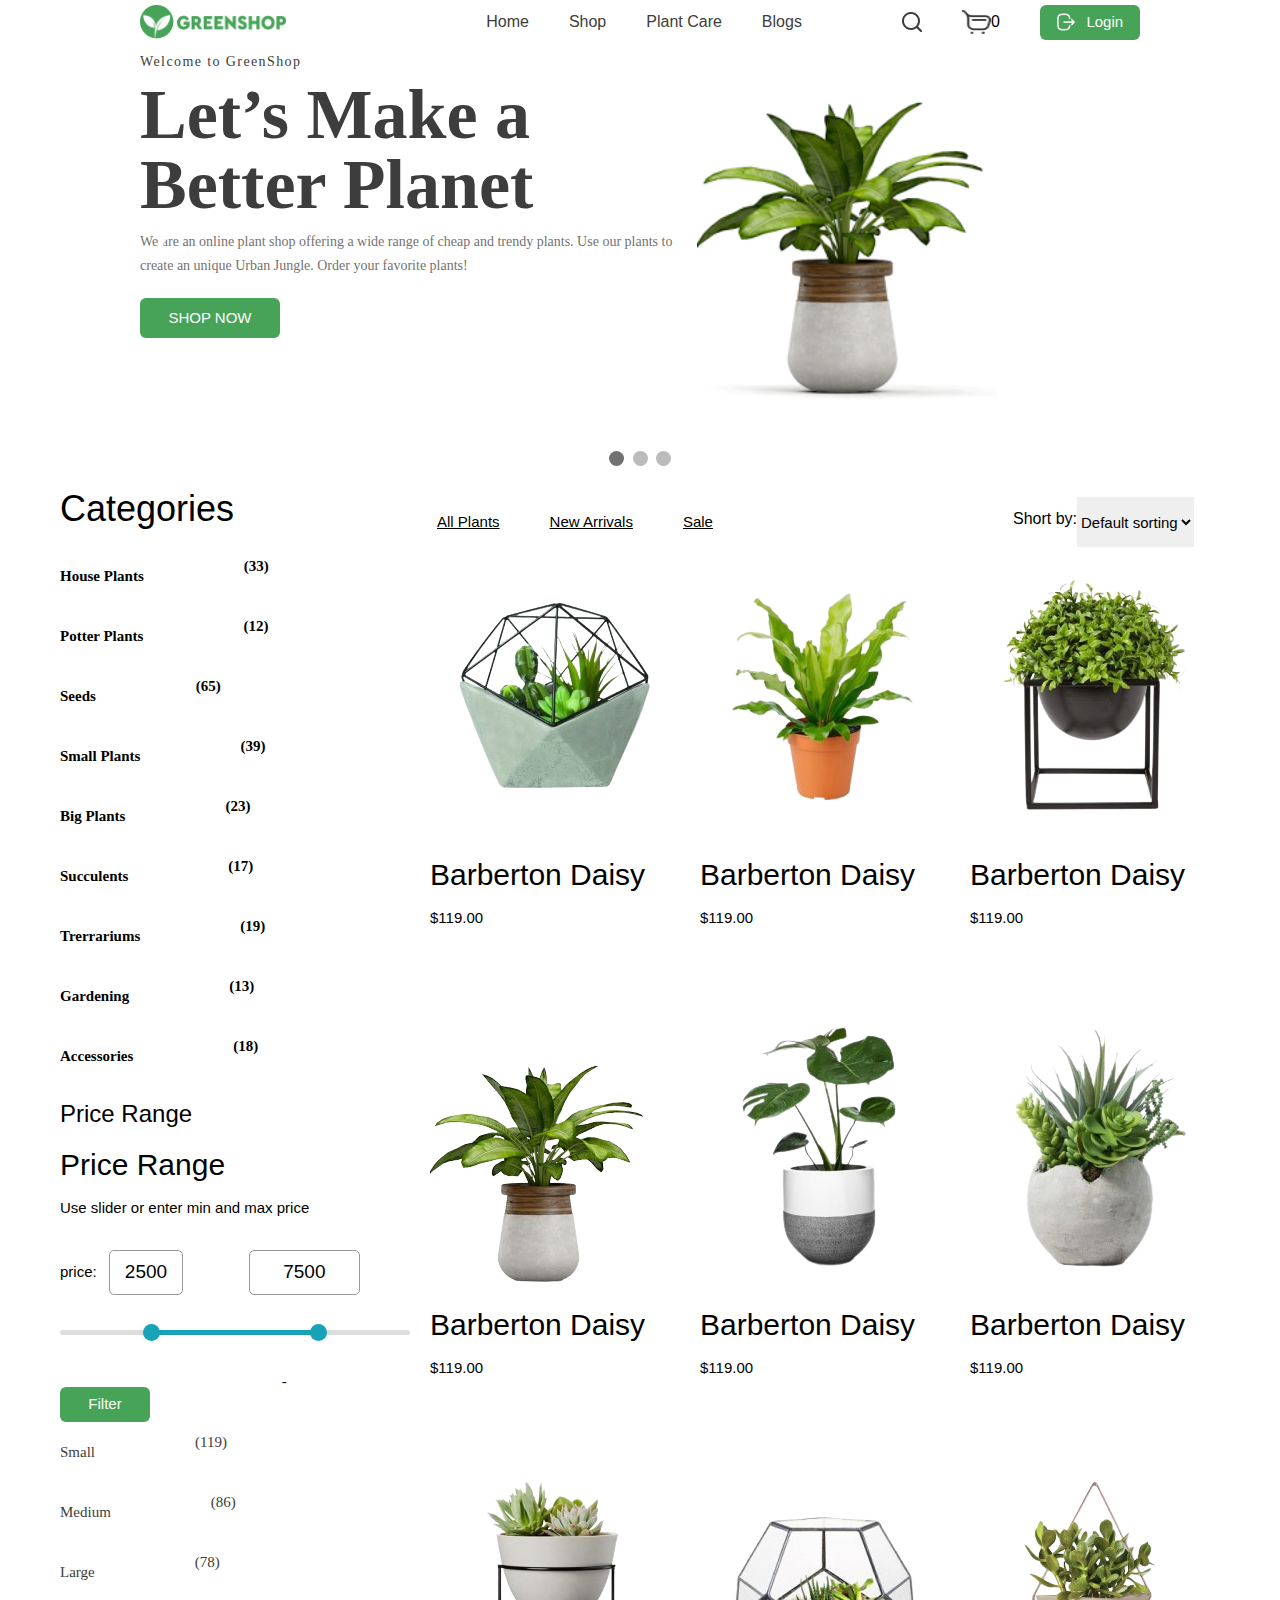
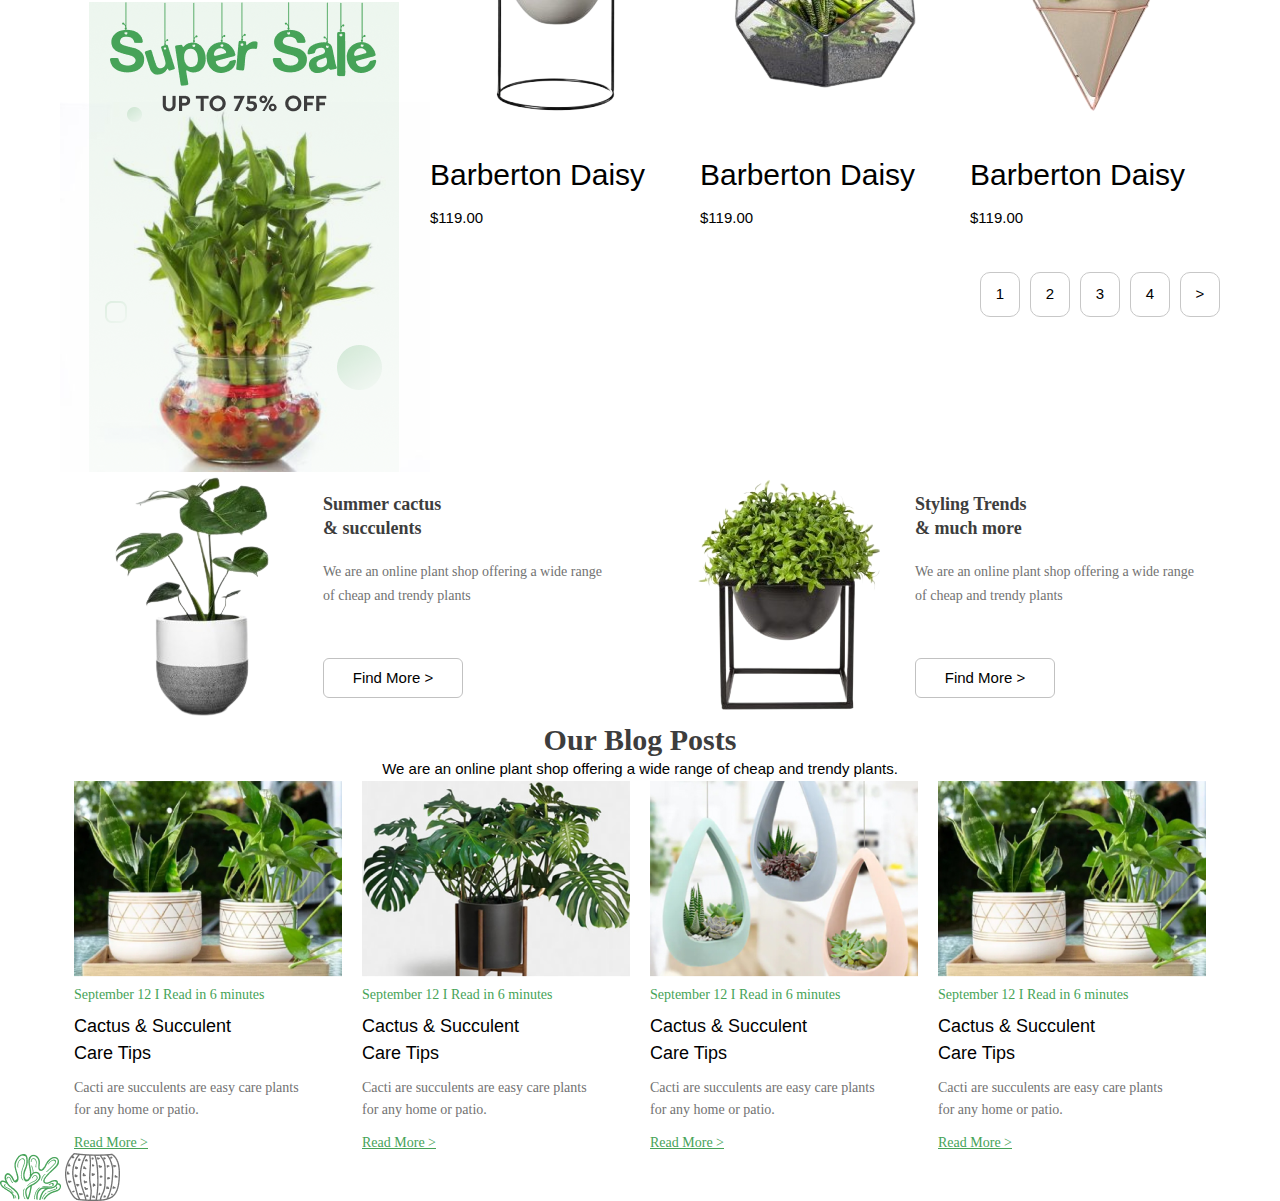
==== commit 7e938ed7: "batterblandimg" ====
--- a/index.html
+++ b/index.html
@@ -27,8 +27,8 @@
           <button class="w3-bar-item w3-button w3-xxlarge" onclick="w3_close()">Close &times;</button>
           <a class="w3-bar-item w3-button" href="/">Home</a>
           <a class="w3-bar-item w3-button" href="./shop/shop.html">Shop</a>
-          <a class="w3-bar-item w3-button" href="http://127.0.0.1:5500/navbar/plant/plant.html">Plant Care</a>
-          <a class="w3-bar-item w3-button" href="http://127.0.0.1:5500/navbar/blogs/blogs.html">Blogs</a>
+          <a class="w3-bar-item w3-button" href="./plant/plant.html">Plant Care</a>
+          <a class="w3-bar-item w3-button" href="./blogs/blogs.html">Blogs</a>
         </div>
 
         <!-- Page Content -->
@@ -53,8 +53,8 @@
         </script>
       </div>
       <div class="logo">
-        <img src="/navbar/img/Vector.svg" alt="">
-        <img src="/navbar/img/Group.png" alt="">
+        <img src="./images/Vector (2).png" alt="">
+        <img src="./images/Group (1).png" alt="">
       </div>
       <div class="hamburger-menu">
         <span class="line"></span>
@@ -64,141 +64,25 @@
       <div class="nav-menu hide">
         <a href="/">Home</a>
         <a href="./shop/shop.html">Shop</a>
-        <a href="http://127.0.0.1:5500/navbar/plant/plant.html">Plant Care</a>
-        <a href="http://127.0.0.1:5500/navbar/blogs/blogs.html">Blogs</a>
+        <a href="./plant/plant.html">Plant Care</a>
+        <a href="./blogs/blogs.html">Blogs</a>
 
       </div>
 
       <div class="login">
-        <img class="izlovchi" src="/navbar/img/Vectorsearch.svg" alt="">
+        <img class="izlovchi" src="./images/Vector.png" alt="">
         <div class="karzinka">
 
-          <img class="karzinka" src="/navbar/img/Vector (1) karzinka.svg" alt="">
+          <img class="karzinka" src="./images/Vector (1).png" alt="">
           <h6>0</h6>
         </div>
 
-        <button><img src="img/Logout.png" alt="">Login</button>
+        <button><img src="./images/Logout.png" alt="">Login</button>
       </div>
     </nav>
     </div>
     <div class="carusel">
-      <style>
-        * {
-          box-sizing: border-box
-        }
-
-        body {
-          font-family: Verdana, sans-serif;
-          margin: 0
-        }
-
-        .mySlides {
-          display: none
-        }
-
-        img {
-          vertical-align: middle;
-        }
-
-        /* Slideshow container */
-        .slideshow-container {
-          max-width: 1000px;
-          position: relative;
-          margin: auto;
-        }
-
-        /* Next & previous buttons */
-        .prev,
-        .next {
-          cursor: pointer;
-          position: absolute;
-          top: 50%;
-          width: auto;
-          padding: 16px;
-          margin-top: -22px;
-          color: white;
-          font-weight: bold;
-          font-size: 18px;
-          transition: 0.6s ease;
-          border-radius: 0 3px 3px 0;
-          user-select: none;
-        }
-
-        /* Position the "next button" to the right */
-        .next {
-          right: 0;
-          border-radius: 3px 0 0 3px;
-        }
-
-        /* On hover, add a black background color with a little bit see-through */
-        .prev:hover,
-        .next:hover {
-          background-color: rgba(0, 0, 0, 0.8);
-        }
-
-        /* Caption text */
-        .text {
-          color: #f2f2f2;
-          font-size: 15px;
-          padding: 8px 12px;
-          position: absolute;
-          bottom: 8px;
-          width: 100%;
-          text-align: center;
-        }
-
-        /* Number text (1/3 etc) */
-        .numbertext {
-          color: #f2f2f2;
-          font-size: 12px;
-          padding: 8px 12px;
-          position: absolute;
-          top: 0;
-        }
-
-        /* The dots/bullets/indicators */
-        .dot {
-          cursor: pointer;
-          height: 15px;
-          width: 15px;
-          margin: 0 2px;
-          background-color: #bbb;
-          border-radius: 50%;
-          display: inline-block;
-          transition: background-color 0.6s ease;
-        }
-
-        .active,
-        .dot:hover {
-          background-color: #717171;
-        }
-
-        /* Fading animation */
-        .fade {
-          animation-name: fade;
-          animation-duration: 1.5s;
-        }
-
-        @keyframes fade {
-          from {
-            opacity: .4
-          }
-
-          to {
-            opacity: 1
-          }
-        }
-
-        /* On smaller screens, decrease text size */
-        @media only screen and (max-width: 300px) {
-
-          .prev,
-          .next,
-          .text {
-            font-size: 11px
-          }
-        }
-      </style>
+    
       </head>
 
       <body>
@@ -216,8 +100,8 @@
                 <button>SHOP NOW</button>
               </div>
               <div class="lets_img">
-                <img src="img/01 2.png" alt="">
-                <img src="img/01 3.png" alt="">
+                <img src="./images/2.png" alt="">
+                <img src="./images/01 3.png" alt="">
               </div>
             </div>
           </div>
@@ -233,8 +117,8 @@
                 <button>SHOP NOW</button>
               </div>
               <div class="lets_img">
-                <img class="savat" src="img/savat1.png" alt="">
-                <img src="img/savat1.png" alt="">
+                <img class="savat" src="./images/savat1.png" alt="">
+                <img src="./images/savat1.png" alt="">
               </div>
             </div>
           </div>
@@ -250,8 +134,8 @@
                 <button>SHOP NOW</button>
               </div>
               <div class="lets_img">
-                <img class="savat22" src="img/savat2.png" alt="">
-                <img src="img/savat2.png" alt="">
+                <img class="savat22" src="./images/savat2.png" alt="">
+                <img src="./images/savat2.png" alt="">
               </div>
             </div>
           </div>
@@ -402,7 +286,7 @@
             <h5>Large</h5>
             <p>(78)</p>
           </div>
-          <img src="img/Super Sale Banner.png" alt="">
+          <img src="./images/Super Sale Banner.png" alt="">
         </div>
       </div>
 
@@ -442,10 +326,10 @@
               <div class="berberton">
                 <div class="images_baribor">
 
-                  <img src="img/shop.png" alt="">
-                  <img class="like" src="img/like.png" alt="">
-
-                  <a href="http://127.0.0.1:5500/navbar/shop/shop.html"> <img src="img/lupa.png" alt=""></a>
+                  <img src="./images/shop.png" alt="">
+                  <img class="like" src="./images/like.png" alt="">
+
+                  <a href="http://127.0.0.1:5500/navbar/shop/shop.html"> <img src="./images/lupa.png" alt=""></a>
                 </div>
                 <h2>Barberton Daisy</h2>
                 <p>$119.00</p>
@@ -455,11 +339,11 @@
               <div class="berberton1">
                 <div class="images_baribor">
                   
-                  <img class="shop" src="img/shop.png"alt="">
-
-                  <img src="img/like.png" alt="">
+                  <img class="shop" src="./images/shop.png"alt="">
+
+                  <img src="./images/like.png" alt="">
                   
-                  <a href="http://127.0.0.1:5500/navbar/shop/angale.html"><img src="img/lupa.png" alt=""></a>
+                  <a href="http://127.0.0.1:5500/navbar/shop/angale.html"><img src="./images/lupa.png" alt=""></a>
                 </div>
                 <h2>Barberton Daisy</h2>
                 <p>$119.00</p>
@@ -468,9 +352,9 @@
             <div class="berber">
               <div class="berberton2">
                 <div class="images_baribor">
-                  <img src="img/shop.png" alt="">
-                  <img src="img/like.png" alt="">
-                  <img src="img/lupa.png" alt="">
+                  <img src="./images/shop.png" alt="">
+                  <img src="./images/like.png" alt="">
+                  <img src="./images/lupa.png" alt="">
                 </div>
                 <h2>Barberton Daisy</h2>
                 <p>$119.00</p>
@@ -481,9 +365,9 @@
             <div class="berber">
               <div class="berberton3">
                 <div class="images_baribor">
-                  <img src="img/shop.png" alt="">
-                  <img src="img/like.png" alt="">
-                  <img src="img/lupa.png" alt="">
+                  <img src="./images/shop.png" alt="">
+                  <img src="./images/like.png" alt="">
+                  <img src="./images/lupa.png" alt="">
                 </div>
                 <h2>Barberton Daisy</h2>
                 <p>$119.00</p>
@@ -492,9 +376,9 @@
             <div class="berber">
               <div class="berberton4">
                 <div class="images_baribor">
-                  <img src="img/shop.png" alt="">
-                  <img src="img/like.png" alt="">
-                  <img src="img/lupa.png" alt="">
+                  <img src="./images/shop.png" alt="">
+                  <img src="./images/like.png" alt="">
+                  <img src="./images/lupa.png" alt="">
                 </div>
                 <h2>Barberton Daisy</h2>
                 <p>$119.00</p>
@@ -503,9 +387,9 @@
             <div class="berber">
               <div class="berberton5">
                 <div class="images_baribor">
-                  <img src="img/shop.png" alt="">
-                  <img src="img/like.png" alt="">
-                  <img src="img/lupa.png" alt="">
+                  <img src="./images/shop.png" alt="">
+                  <img src="./images/like.png" alt="">
+                  <img src="./images/lupa.png" alt="">
                 </div>
                 <h2>Barberton Daisy</h2>
                 <p>$119.00</p>
@@ -517,9 +401,9 @@
             <div class="berber">
               <div class="berberton6">
                 <div class="images_baribor">
-                  <img src="img/shop.png" alt="">
-                  <img src="img/like.png" alt="">
-                  <img src="img/lupa.png" alt="">
+                  <img src="./images/shop.png" alt="">
+                  <img src="./images/like.png" alt="">
+                  <img src="./images/lupa.png" alt="">
                 </div>
                 <h2>Barberton Daisy</h2>
                 <p>$119.00</p>
@@ -528,9 +412,9 @@
             <div class="berber">
               <div class="berberton7">
                 <div class="images_baribor">
-                  <img src="img/shop.png" alt="">
-                  <img src="img/like.png" alt="">
-                  <img src="img/lupa.png" alt="">
+                  <img src="./images/shop.png" alt="">
+                  <img src="./images/like.png" alt="">
+                  <img src="./images/lupa.png" alt="">
                 </div>
                 <h2>Barberton Daisy</h2>
                 <p>$119.00</p>
@@ -539,9 +423,9 @@
             <div class="berber">
               <div class="berberton8">
                 <div class="images_baribor">
-                  <img src="img/shop.png" alt="">
-                  <img src="img/like.png" alt="">
-                  <img src="img/lupa.png" alt="">
+                  <img src="./images/shop.png" alt="">
+                  <img src="./images/like.png" alt="">
+                  <img src="./images/lupa.png" alt="">
                 </div>
                 <h2>Barberton Daisy</h2>
                 <p>$119.00</p>
@@ -561,7 +445,7 @@
     <div class="summer">
       <div class="cactus">
         <div class="imagescactus">
-          <img src="img/image_7-removebg-preview.png" alt="">
+          <img src="./images/image_7-removebg-preview.png" alt="">
         </div>
         <div class="fins">
           <h2>Summer cactus <br>
@@ -573,7 +457,7 @@
       </div>
       <div class="trends">
         <div class="iomageafico">
-          <img src="img/image_2-removebg-preview.png" alt="">
+          <img src="./images/image_2-removebg-preview.png" alt="">
         </div>
         <div class="find">
           <h2>Styling Trends <br>
@@ -589,7 +473,7 @@
       <p>We are an online plant shop offering a wide range of cheap and trendy plants. </p>
       <div class="castus">
         <div class="succalent">
-          <img src="img/01.png" alt="">
+          <img src="./images/01.png" alt="">
           <h4>September 12 I Read in 6 minutes</h4>
           <h5>Cactus & Succulent <br>
             Care Tips</h5>
@@ -597,7 +481,7 @@
           <a href="">Read More ></a>
         </div>
         <div class="succalent">
-          <img src="img/02.png" alt="">
+          <img src="./images/02.png" alt="">
           <h4>September 12 I Read in 6 minutes</h4>
           <h5>Cactus & Succulent <br>
             Care Tips</h5>
@@ -605,7 +489,7 @@
           <a href="">Read More ></a>
         </div>
         <div class="succalent">
-          <img src="img/03.png" alt="">
+          <img src="./images/03.png" alt="">
           <h4>September 12 I Read in 6 minutes</h4>
           <h5>Cactus & Succulent <br>
             Care Tips</h5>
@@ -613,7 +497,7 @@
           <a href="">Read More ></a>
         </div>
         <div class="succalent">
-          <img src="img/01.png" alt="">
+          <img src="./images/01.png" alt="">
           <h4>September 12 I Read in 6 minutes</h4>
           <h5>Cactus & Succulent <br>
             Care Tips</h5>
@@ -625,8 +509,8 @@
     <div class="would">
       <div class="garden">
         <div class="care">
-          <img src="img/Group.png" alt="">
-          <img src="img/Frame (1).png" alt="">
+          <img src="./images/Group.png" alt="">
+          <img src="./images/Frame (1).png" alt="">
         </div>
       </div>
     </div>
--- a/style.css
+++ b/style.css
@@ -47,6 +47,14 @@
 .login {
     display: flex;
     gap: 40px;
+    justify-content: center;
+    align-items: center;
+}
+
+.izlovchi {
+    width: 20px;
+    height: 20px;
+    cursor: pointer;
 }
 
 .logo img:nth-child(1) {
@@ -75,6 +83,118 @@
     align-items: center;
     color: #fff;
     gap: 10px;
+}
+
+body {
+  font-family: Verdana, sans-serif;
+  margin: 0
+}
+
+.mySlides {
+  display: none
+}
+
+img {
+  vertical-align: middle;
+}
+
+/* Slideshow container */
+.slideshow-container {
+  max-width: 1000px;
+  position: relative;
+  margin: auto;
+}
+
+/* Next & previous buttons */
+.prev,
+.next {
+  cursor: pointer;
+  position: absolute;
+  top: 50%;
+  width: auto;
+  padding: 16px;
+  margin-top: -22px;
+  color: white;
+  font-weight: bold;
+  font-size: 18px;
+  transition: 0.6s ease;
+  border-radius: 0 3px 3px 0;
+  user-select: none;
+}
+
+/* Position the "next button" to the right */
+.next {
+  right: 0;
+  border-radius: 3px 0 0 3px;
+}
+
+/* On hover, add a black background color with a little bit see-through */
+.prev:hover,
+.next:hover {
+  background-color: rgba(0, 0, 0, 0.8);
+}
+
+/* Caption text */
+.text {
+  color: #f2f2f2;
+  font-size: 15px;
+  padding: 8px 12px;
+  position: absolute;
+  bottom: 8px;
+  width: 100%;
+  text-align: center;
+}
+
+/* Number text (1/3 etc) */
+.numbertext {
+  color: #f2f2f2;
+  font-size: 12px;
+  padding: 8px 12px;
+  position: absolute;
+  top: 0;
+}
+
+/* The dots/bullets/indicators */
+.dot {
+  cursor: pointer;
+  height: 15px;
+  width: 15px;
+  margin: 0 2px;
+  background-color: #bbb;
+  border-radius: 50%;
+  display: inline-block;
+  transition: background-color 0.6s ease;
+}
+
+.active,
+.dot:hover {
+  background-color: #717171;
+}
+
+/* Fading animation */
+.fade {
+  animation-name: fade;
+  animation-duration: 1.5s;
+}
+
+@keyframes fade {
+  from {
+    opacity: .4
+  }
+
+  to {
+    opacity: 1
+  }
+}
+
+/* On smaller screens, decrease text size */
+@media only screen and (max-width: 300px) {
+
+  .prev,
+  .next,
+  .text {
+    font-size: 11px
+  }
 }
 
 .karzinka {
@@ -416,98 +536,98 @@
 }
 
 .berberton {
-    background-image: url(img/savat1.png);
+    background-image: url(images/savat1.png);
     width: 500px;
     height: 500px;
     background-repeat: no-repeat;
 }
 
 .berberton1 {
-    background-image: url(img/savat1.png);
+    background-image: url(images/savat1.png);
     width: 500px;
     height: 500px;
     background-repeat: no-repeat;
 }
 
 .berberto2 {
-    background-image: url(img/savat1.png);
+    background-image: url(images/savat1.png);
     width: 500px;
     height: 500px;
     background-repeat: no-repeat;
 }
 
 .berberto3 {
-    background-image: url(img/savat1.png);
+    background-image: url(images/savat1.png);
     width: 500px;
     height: 500px;
     background-repeat: no-repeat;
 }
 
 .berberto4 {
-    background-image: url(img/savat1.png);
+    background-image: url(images/savat1.png);
     width: 500px;
     height: 500px;
     background-repeat: no-repeat;
 }
 
 .berberto5 {
-    background-image: url(img/savat1.png);
+    background-image: url(images/savat1.png);
     width: 500px;
     height: 500px;
     background-repeat: no-repeat;
 }
 
 .berberton1 {
-    background-image: url(img/kaktus.png);
+    background-image: url(images/kaktus.png);
     width: 500px;
     height: 500px;
     background-repeat: no-repeat;
 }
 
 .berberton2 {
-    background-image: url(img/image_2-removebg-preview.png);
+    background-image: url(images/image_2-removebg-preview.png);
     width: 500px;
     height: 500px;
     background-repeat: no-repeat;
 }
 
 .berberton3 {
-    background-image: url(img/tuvakk.png);
+    background-image: url(images/tuvakk.png);
     width: 500px;
     height: 500px;
     background-repeat: no-repeat;
 }
 
 .berberton4 {
-    background-image: url(img/image_7-removebg-preview.png);
+    background-image: url(images/image_7-removebg-preview.png);
     width: 500px;
     height: 500px;
     background-repeat: no-repeat;
 }
 
 .berberton5 {
-    background-image: url(img/image_8-removebg-5.png);
+    background-image: url(images/image_8-removebg-5.png);
     width: 500px;
     height: 500px;
     background-repeat: no-repeat;
 }
 
 .berberton6 {
-    background-image: url(img/image_9-removebg-preview.png);
+    background-image: url(images/image_9-removebg-preview.png);
     width: 500px;
     height: 500px;
     background-repeat: no-repeat;
 }
 
 .berberton7 {
-    background-image: url(img/product-20-320x320_1-removebg-preview.png);
+    background-image: url(images/product-20-320x320_1-removebg-preview.png);
     width: 500px;
     height: 500px;
     background-repeat: no-repeat;
 }
 
 .berberton8 {
-    background-image: url(img/image_10-removebg-preview.png);
+    background-image: url(images/image_10-removebg-preview.png);
     width: 500px;
     height: 500px;
     background-repeat: no-repeat;
@@ -744,12 +864,14 @@
     text-align: center;
     color: #3D3D3D;
 }
-.castus{
+
+.castus {
     display: flex;
     gap: 20px;
     justify-content: center;
 }
-.our p{
+
+.our p {
     text-align: center;
 }
 
--- a/style.css
+++ b/style.css
@@ -47,6 +47,14 @@
 .login {
     display: flex;
     gap: 40px;
+    justify-content: center;
+    align-items: center;
+}
+
+.izlovchi {
+    width: 20px;
+    height: 20px;
+    cursor: pointer;
 }
 
 .logo img:nth-child(1) {
@@ -75,6 +83,118 @@
     align-items: center;
     color: #fff;
     gap: 10px;
+}
+
+body {
+  font-family: Verdana, sans-serif;
+  margin: 0
+}
+
+.mySlides {
+  display: none
+}
+
+img {
+  vertical-align: middle;
+}
+
+/* Slideshow container */
+.slideshow-container {
+  max-width: 1000px;
+  position: relative;
+  margin: auto;
+}
+
+/* Next & previous buttons */
+.prev,
+.next {
+  cursor: pointer;
+  position: absolute;
+  top: 50%;
+  width: auto;
+  padding: 16px;
+  margin-top: -22px;
+  color: white;
+  font-weight: bold;
+  font-size: 18px;
+  transition: 0.6s ease;
+  border-radius: 0 3px 3px 0;
+  user-select: none;
+}
+
+/* Position the "next button" to the right */
+.next {
+  right: 0;
+  border-radius: 3px 0 0 3px;
+}
+
+/* On hover, add a black background color with a little bit see-through */
+.prev:hover,
+.next:hover {
+  background-color: rgba(0, 0, 0, 0.8);
+}
+
+/* Caption text */
+.text {
+  color: #f2f2f2;
+  font-size: 15px;
+  padding: 8px 12px;
+  position: absolute;
+  bottom: 8px;
+  width: 100%;
+  text-align: center;
+}
+
+/* Number text (1/3 etc) */
+.numbertext {
+  color: #f2f2f2;
+  font-size: 12px;
+  padding: 8px 12px;
+  position: absolute;
+  top: 0;
+}
+
+/* The dots/bullets/indicators */
+.dot {
+  cursor: pointer;
+  height: 15px;
+  width: 15px;
+  margin: 0 2px;
+  background-color: #bbb;
+  border-radius: 50%;
+  display: inline-block;
+  transition: background-color 0.6s ease;
+}
+
+.active,
+.dot:hover {
+  background-color: #717171;
+}
+
+/* Fading animation */
+.fade {
+  animation-name: fade;
+  animation-duration: 1.5s;
+}
+
+@keyframes fade {
+  from {
+    opacity: .4
+  }
+
+  to {
+    opacity: 1
+  }
+}
+
+/* On smaller screens, decrease text size */
+@media only screen and (max-width: 300px) {
+
+  .prev,
+  .next,
+  .text {
+    font-size: 11px
+  }
 }
 
 .karzinka {
@@ -416,98 +536,98 @@
 }
 
 .berberton {
-    background-image: url(img/savat1.png);
+    background-image: url(images/savat1.png);
     width: 500px;
     height: 500px;
     background-repeat: no-repeat;
 }
 
 .berberton1 {
-    background-image: url(img/savat1.png);
+    background-image: url(images/savat1.png);
     width: 500px;
     height: 500px;
     background-repeat: no-repeat;
 }
 
 .berberto2 {
-    background-image: url(img/savat1.png);
+    background-image: url(images/savat1.png);
     width: 500px;
     height: 500px;
     background-repeat: no-repeat;
 }
 
 .berberto3 {
-    background-image: url(img/savat1.png);
+    background-image: url(images/savat1.png);
     width: 500px;
     height: 500px;
     background-repeat: no-repeat;
 }
 
 .berberto4 {
-    background-image: url(img/savat1.png);
+    background-image: url(images/savat1.png);
     width: 500px;
     height: 500px;
     background-repeat: no-repeat;
 }
 
 .berberto5 {
-    background-image: url(img/savat1.png);
+    background-image: url(images/savat1.png);
     width: 500px;
     height: 500px;
     background-repeat: no-repeat;
 }
 
 .berberton1 {
-    background-image: url(img/kaktus.png);
+    background-image: url(images/kaktus.png);
     width: 500px;
     height: 500px;
     background-repeat: no-repeat;
 }
 
 .berberton2 {
-    background-image: url(img/image_2-removebg-preview.png);
+    background-image: url(images/image_2-removebg-preview.png);
     width: 500px;
     height: 500px;
     background-repeat: no-repeat;
 }
 
 .berberton3 {
-    background-image: url(img/tuvakk.png);
+    background-image: url(images/tuvakk.png);
     width: 500px;
     height: 500px;
     background-repeat: no-repeat;
 }
 
 .berberton4 {
-    background-image: url(img/image_7-removebg-preview.png);
+    background-image: url(images/image_7-removebg-preview.png);
     width: 500px;
     height: 500px;
     background-repeat: no-repeat;
 }
 
 .berberton5 {
-    background-image: url(img/image_8-removebg-5.png);
+    background-image: url(images/image_8-removebg-5.png);
     width: 500px;
     height: 500px;
     background-repeat: no-repeat;
 }
 
 .berberton6 {
-    background-image: url(img/image_9-removebg-preview.png);
+    background-image: url(images/image_9-removebg-preview.png);
     width: 500px;
     height: 500px;
     background-repeat: no-repeat;
 }
 
 .berberton7 {
-    background-image: url(img/product-20-320x320_1-removebg-preview.png);
+    background-image: url(images/product-20-320x320_1-removebg-preview.png);
     width: 500px;
     height: 500px;
     background-repeat: no-repeat;
 }
 
 .berberton8 {
-    background-image: url(img/image_10-removebg-preview.png);
+    background-image: url(images/image_10-removebg-preview.png);
     width: 500px;
     height: 500px;
     background-repeat: no-repeat;
@@ -744,12 +864,14 @@
     text-align: center;
     color: #3D3D3D;
 }
-.castus{
+
+.castus {
     display: flex;
     gap: 20px;
     justify-content: center;
 }
-.our p{
+
+.our p {
     text-align: center;
 }
 
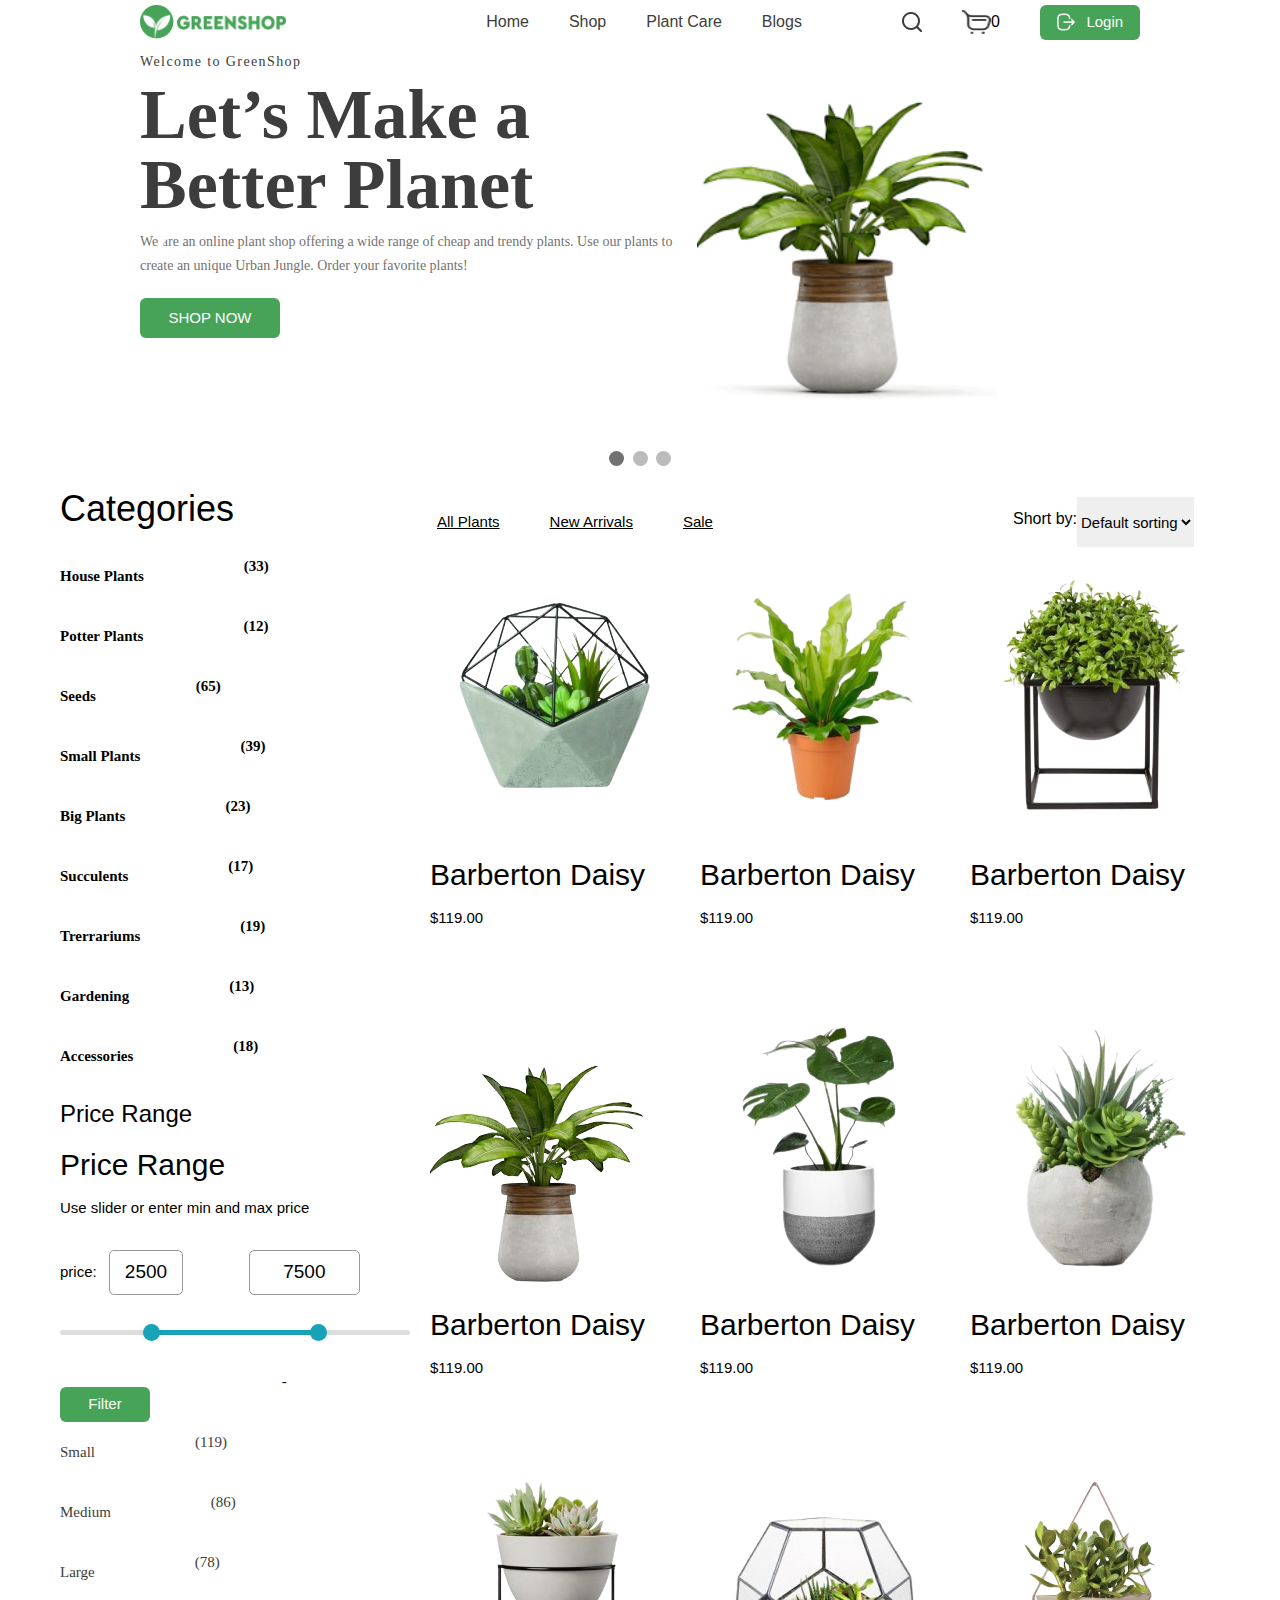
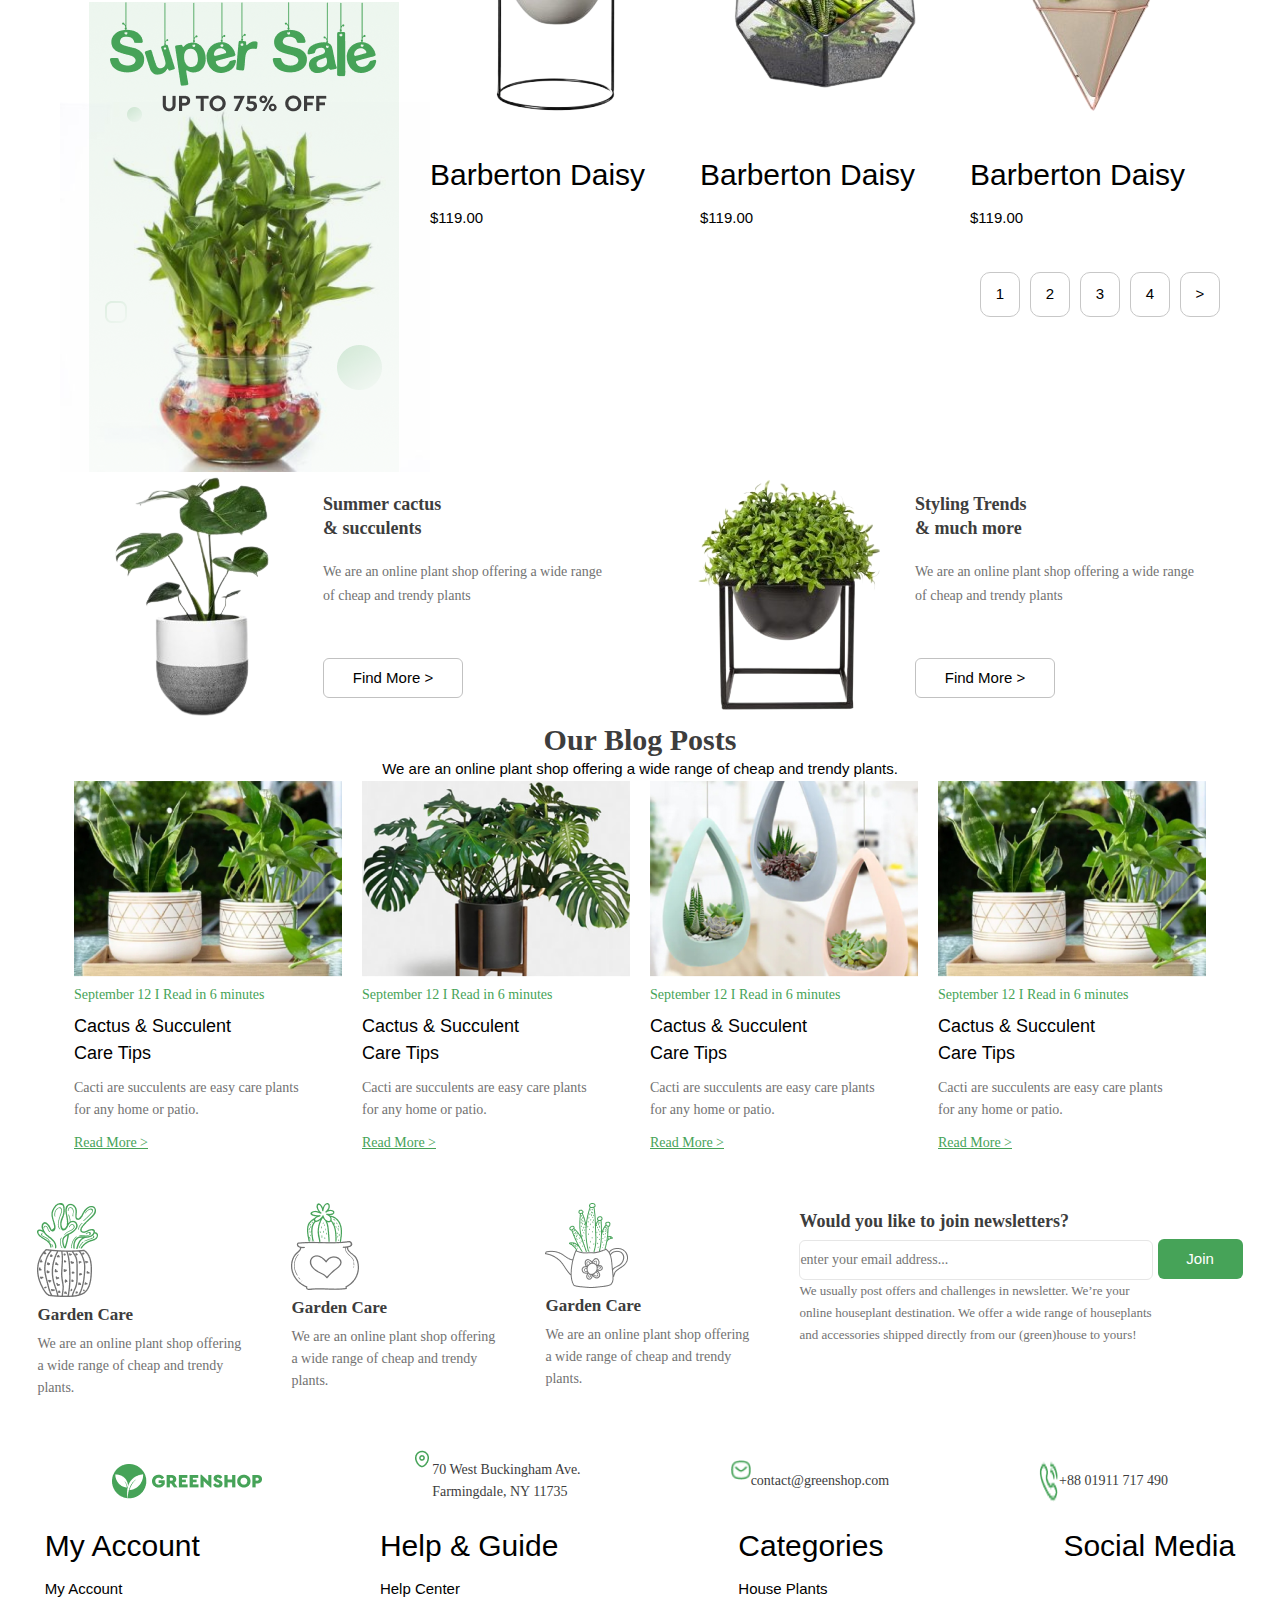
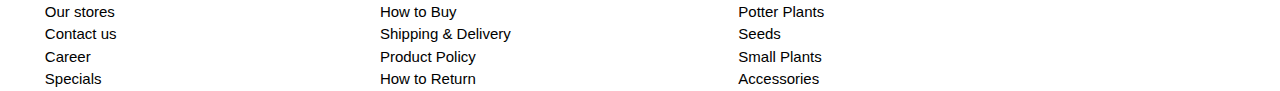
==== commit e7baa339: "repansiv" ====
--- a/index.html
+++ b/index.html
@@ -82,440 +82,528 @@
     </nav>
     </div>
     <div class="carusel">
-    
+
       </head>
 
       <body>
-
-        <div class="slideshow-container">
-
-          <div class="mySlides fade">
-            <div class="image-three">
-              <div class="lets">
-                <h2>Welcome to GreenShop</h2>
-                <h1>Let’s Make a
-                  Better Planet</h1>
-                <p>We are an online plant shop offering a wide range of cheap and trendy plants. Use our plants to
-                  create an unique Urban Jungle. Order your favorite plants!</p>
-                <button>SHOP NOW</button>
-              </div>
-              <div class="lets_img">
-                <img src="./images/2.png" alt="">
-                <img src="./images/01 3.png" alt="">
-              </div>
-            </div>
-          </div>
-
-          <div class="mySlides fade">
-            <div class="image-three">
-              <div class="lets">
-                <h2>Welcome to GreenShop</h2>
-                <h1>Let’s Make a
-                  Better Planet</h1>
-                <p>We are an online plant shop offering a wide range of cheap and trendy plants. Use our plants to
-                  create an unique Urban Jungle. Order your favorite plants!</p>
-                <button>SHOP NOW</button>
-              </div>
-              <div class="lets_img">
-                <img class="savat" src="./images/savat1.png" alt="">
-                <img src="./images/savat1.png" alt="">
-              </div>
-            </div>
-          </div>
-
-          <div class="mySlides fade">
-            <div class="image-three">
-              <div class="lets">
-                <h2>Welcome to GreenShop</h2>
-                <h1>Let’s Make a
-                  Better Planet</h1>
-                <p>We are an online plant shop offering a wide range of cheap and trendy plants. Use our plants to
-                  create an unique Urban Jungle. Order your favorite plants!</p>
-                <button>SHOP NOW</button>
-              </div>
-              <div class="lets_img">
-                <img class="savat22" src="./images/savat2.png" alt="">
-                <img src="./images/savat2.png" alt="">
-              </div>
-            </div>
-          </div>
-
-          <a class="prev" onclick="plusSlides(-1)">❮</a>
-          <a class="next" onclick="plusSlides(1)">❯</a>
+        <div class="shopping">
 
         </div>
-        <br>
-
-        <div style="text-align:center">
-          <span class="dot" onclick="currentSlide(1)"></span>
-          <span class="dot" onclick="currentSlide(2)"></span>
-          <span class="dot" onclick="currentSlide(3)"></span>
+        <div class="postion">
+
+
+          <div class="slideshow-container">
+
+            <div class="mySlides fade">
+              <div class="image-three">
+                <div class="lets">
+                  <h2>Welcome to GreenShop</h2>
+                  <h1>Let’s Make a
+                    Better Planet</h1>
+                  <p>We are an online plant shop offering a wide range of cheap and trendy plants. Use our plants to
+                    create an unique Urban Jungle. Order your favorite plants!</p>
+                  <button>SHOP NOW</button>
+                </div>
+                <div class="lets_img">
+                  <img src="./images/2.png" alt="">
+                  <img src="./images/01 3.png" alt="">
+                </div>
+              </div>
+            </div>
+
+            <div class="mySlides fade">
+              <div class="image-three">
+                <div class="lets">
+                  <h2>Welcome to GreenShop</h2>
+                  <h1>Let’s Make a
+                    Better Planet</h1>
+                  <p>We are an online plant shop offering a wide range of cheap and trendy plants. Use our plants to
+                    create an unique Urban Jungle. Order your favorite plants!</p>
+                  <button>SHOP NOW</button>
+                </div>
+                <div class="lets_img">
+                  <img class="savat" src="./images/savat1.png" alt="">
+                  <img src="./images/savat1.png" alt="">
+                </div>
+              </div>
+            </div>
+
+            <div class="mySlides fade">
+              <div class="image-three">
+                <div class="lets">
+                  <h2>Welcome to GreenShop</h2>
+                  <h1>Let’s Make a
+                    Better Planet</h1>
+                  <p>We are an online plant shop offering a wide range of cheap and trendy plants. Use our plants to
+                    create an unique Urban Jungle. Order your favorite plants!</p>
+                  <button>SHOP NOW</button>
+                </div>
+                <div class="lets_img">
+                  <img class="savat22" src="./images/savat2.png" alt="">
+                  <img src="./images/savat2.png" alt="">
+                </div>
+              </div>
+            </div>
+
+            <a class="prev" onclick="plusSlides(-1)">❮</a>
+            <a class="next" onclick="plusSlides(1)">❯</a>
+
+          </div>
+          <br>
+
+          <div style="text-align:center">
+            <span class="dot" onclick="currentSlide(1)"></span>
+            <span class="dot" onclick="currentSlide(2)"></span>
+            <span class="dot" onclick="currentSlide(3)"></span>
+          </div>
+
+          <script>
+            let slideIndex = 1;
+            showSlides(slideIndex);
+
+            function plusSlides(n) {
+              showSlides(slideIndex += n);
+            }
+
+            function currentSlide(n) {
+              showSlides(slideIndex = n);
+            }
+
+            function showSlides(n) {
+              let i;
+              let slides = document.getElementsByClassName("mySlides");
+              let dots = document.getElementsByClassName("dot");
+              if (n > slides.length) { slideIndex = 1 }
+              if (n < 1) { slideIndex = slides.length }
+              for (i = 0; i < slides.length; i++) {
+                slides[i].style.display = "none";
+              }
+              for (i = 0; i < dots.length; i++) {
+                dots[i].className = dots[i].className.replace(" active", "");
+              }
+              slides[slideIndex - 1].style.display = "block";
+              dots[slideIndex - 1].className += " active";
+            }
+          </script>
+
+          <div class="olk">
+            <div class="all">
+
+              <div class="catigories">
+                <h1>Categories</h1>
+                <div class="hause">
+                  <h2>House Plants</h2>
+                  <p>(33)</p>
+                </div>
+                <div class="hause">
+                  <h2>Potter Plants</h2>
+
+                  <p>(12)</p>
+                </div>
+                <div class="hause">
+                  <h2>Seeds</h2>
+                  <p>(65)</p>
+                </div>
+                <div class="hause">
+                  <h2>Small Plants</h2>
+                  <p>(39)</p>
+                </div>
+                <div class="hause">
+                  <h2>Big Plants</h2>
+                  <p>(23)</p>
+                </div>
+                <div class="hause">
+                  <h2>Succulents</h2>
+                  <p>(17)</p>
+                </div>
+                <div class="hause">
+                  <h2>Trerrariums</h2>
+                  <p>(19)</p>
+                </div>
+                <div class="hause">
+                  <h2>Gardening</h2>
+                  <p>(13)</p>
+                </div>
+                <div class="hause">
+                  <h2>Accessories</h2>
+                  <p>(18)</p>
+                </div>
+
+                <div class="price_range">
+                  <h3>Price Range</h3>
+                  <!-- price -->
+
+
+                  <div class="d-flex">
+                    <div class="wrapper">
+                      <header>
+                        <h2>Price Range</h2>
+                        <p>Use slider or enter min and max price</p>
+                      </header>
+                      <div class="price-input">
+                        <div class="field">
+                          <span>price:</span>
+                          <input type="number" class="input-min" value="2500">
+                        </div>
+                        <div class="separator"></div>
+                        <div class="field">
+                          <input type="number" class="input-max" value="7500">
+                        </div>
+                      </div>
+                      <div class="slider">
+                        <div class="progress"></div>
+                      </div>
+                      <div class="range-input">
+                        <input type="range" class="range-min" min="0" max="10000" value="2500" step="100">
+                        <input type="range" class="range-max" min="0" max="10000" value="7500" step="100">
+                      </div>
+                    </div>
+
+                    <!--   Support Section -->
+                    <div class="support-box">
+
+                      <a class="b-btn" target="blank" href="https://www.buymeacoffee.com/danishlaeeq">
+                        &nbsp;<i class="fa fa-coffee"></i>&nbsp;&nbsp;Buy Me a Coffee
+                      </a>
+                      &nbsp;&nbsp;-&nbsp;&nbsp;
+                      <a class="b-btn paypal" target="_blank" href="https://www.paypal.com/paypalme/danishlaiq">
+                        <i class="fab fa-paypal"></i>
+                        Donate</a>
+                      </br></br>
+                    </div>
+                  </div>
+                </div>
+                <div class="filtr">
+                  <button>Filter</button>
+                </div>
+              </div>
+
+              <div class="size">
+                <div class="small">
+                  <h5>Small</h5>
+                  <p>(119)</p>
+                </div>
+                <div class="small">
+                  <h5>Medium</h5>
+                  <p>(86)</p>
+                </div>
+                <div class="small">
+                  <h5>Large</h5>
+                  <p>(78)</p>
+                </div>
+                <img src="./images/Super Sale Banner.png" alt="">
+              </div>
+            </div>
+
+
+
+            <div class="all_pants">
+              <div class="newarrcle">
+                <div class="new">
+                  <div class="all_navbar">
+                    <ul class="linkss">
+                      <div class="uy">
+                        <a href="">All Plants</a>
+                      </div>
+                      <a href="">New Arrivals</a>
+                      <a href="">Sale</a>
+                    </ul>
+                  </div>
+                  <div class="daisy">
+
+
+                    <div class="custom-select" style="width:200px;">
+                      <h6>Short by:</h6>
+                      <select class="sa">
+                        <option value="0">Default sorting</option>
+                        <option value="1">Audi</option>
+                        <option value="2">BMW</option>
+                        <option value="3">Citroen</option>
+                      </select>
+                    </div>
+                    <div class="img">
+
+                    </div>
+                  </div>
+                </div>
+                <div class="newarrcle_img">
+                  <div class="berber">
+                    <div class="berberton">
+                      <div class="images_baribor">
+
+                        <img src="./images/shop.png" alt="">
+                        <img class="like" src="./images/like.png" alt="">
+
+                        <a href="http://127.0.0.1:5500/navbar/shop/shop.html"> <img src="./images/lupa.png" alt=""></a>
+                      </div>
+                      <h2>Barberton Daisy</h2>
+                      <p>$119.00</p>
+                    </div>
+                  </div>
+                  <div class="berber">
+                    <div class="berberton1">
+                      <div class="images_baribor">
+
+                        <img class="shop" src="./images/shop.png" alt="">
+
+                        <img src="./images/like.png" alt="">
+
+                        <a href="http://127.0.0.1:5500/navbar/shop/angale.html"><img src="./images/lupa.png" alt=""></a>
+                      </div>
+                      <h2>Barberton Daisy</h2>
+                      <p>$119.00</p>
+                    </div>
+                  </div>
+                  <div class="berber">
+                    <div class="berberton2">
+                      <div class="images_baribor">
+                        <img src="./images/shop.png" alt="">
+                        <img src="./images/like.png" alt="">
+                        <img src="./images/lupa.png" alt="">
+                      </div>
+                      <h2>Barberton Daisy</h2>
+                      <p>$119.00</p>
+                    </div>
+                  </div>
+                </div>
+                <div class="newarrcle_img1">
+                  <div class="berber">
+                    <div class="berberton3">
+                      <div class="images_baribor">
+                        <img src="./images/shop.png" alt="">
+                        <img src="./images/like.png" alt="">
+                        <img src="./images/lupa.png" alt="">
+                      </div>
+                      <h2>Barberton Daisy</h2>
+                      <p>$119.00</p>
+                    </div>
+                  </div>
+                  <div class="berber">
+                    <div class="berberton4">
+                      <div class="images_baribor">
+                        <img src="./images/shop.png" alt="">
+                        <img src="./images/like.png" alt="">
+                        <img src="./images/lupa.png" alt="">
+                      </div>
+                      <h2>Barberton Daisy</h2>
+                      <p>$119.00</p>
+                    </div>
+                  </div>
+                  <div class="berber">
+                    <div class="berberton5">
+                      <div class="images_baribor">
+                        <img src="./images/shop.png" alt="">
+                        <img src="./images/like.png" alt="">
+                        <img src="./images/lupa.png" alt="">
+                      </div>
+                      <h2>Barberton Daisy</h2>
+                      <p>$119.00</p>
+                    </div>
+                  </div>
+                </div>
+
+                <div class="newarrcle_img3">
+                  <div class="berber">
+                    <div class="berberton6">
+                      <div class="images_baribor">
+                        <img src="./images/shop.png" alt="">
+                        <img src="./images/like.png" alt="">
+                        <img src="./images/lupa.png" alt="">
+                      </div>
+                      <h2>Barberton Daisy</h2>
+                      <p>$119.00</p>
+                    </div>
+                  </div>
+                  <div class="berber">
+                    <div class="berberton7">
+                      <div class="images_baribor">
+                        <img src="./images/shop.png" alt="">
+                        <img src="./images/like.png" alt="">
+                        <img src="./images/lupa.png" alt="">
+                      </div>
+                      <h2>Barberton Daisy</h2>
+                      <p>$119.00</p>
+                    </div>
+                  </div>
+                  <div class="berber">
+                    <div class="berberton8">
+                      <div class="images_baribor">
+                        <img src="./images/shop.png" alt="">
+                        <img src="./images/like.png" alt="">
+                        <img src="./images/lupa.png" alt="">
+                      </div>
+                      <h2>Barberton Daisy</h2>
+                      <p>$119.00</p>
+                    </div>
+                  </div>
+                </div>
+              </div>
+              <div class="number">
+                <div class="num1">1</div>
+                <div class="num2">2</div>
+                <div class="num3">3</div>
+                <div class="num4">4</div>
+                <div class="num4">></div>
+              </div>
+            </div>
+          </div>
+          <div class="summer">
+            <div class="cactus">
+              <div class="imagescactus">
+                <img src="./images/image_7-removebg-preview.png" alt="">
+              </div>
+              <div class="fins">
+                <h2>Summer cactus <br>
+                  & succulents</h2>
+                <p>We are an online plant shop offering a wide range of cheap and trendy plants</p>
+                <button>Find More ></button>
+              </div>
+
+            </div>
+            <div class="trends">
+              <div class="iomageafico">
+                <img src="./images/image_2-removebg-preview.png" alt="">
+              </div>
+              <div class="find">
+                <h2>Styling Trends <br>
+                  & much more</h2>
+                <p>We are an online plant shop offering a wide range of cheap and trendy plants</p>
+                <button>Find More ></button>
+              </div>
+
+            </div>
+          </div>
+          <div class="our">
+            <h3>Our Blog Posts</h3>
+            <p>We are an online plant shop offering a wide range of cheap and trendy plants. </p>
+            <div class="castus">
+              <div class="succalent">
+                <img src="./images/01.png" alt="">
+                <h4>September 12 I Read in 6 minutes</h4>
+                <h5>Cactus & Succulent <br>
+                  Care Tips</h5>
+                <h6>Cacti are succulents are easy care plants for any home or patio. </h6>
+                <a href="">Read More ></a>
+              </div>
+              <div class="succalent">
+                <img src="./images/02.png" alt="">
+                <h4>September 12 I Read in 6 minutes</h4>
+                <h5>Cactus & Succulent <br>
+                  Care Tips</h5>
+                <h6>Cacti are succulents are easy care plants for any home or patio. </h6>
+                <a href="">Read More ></a>
+              </div>
+              <div class="succalent">
+                <img src="./images/03.png" alt="">
+                <h4>September 12 I Read in 6 minutes</h4>
+                <h5>Cactus & Succulent <br>
+                  Care Tips</h5>
+                <h6>Cacti are succulents are easy care plants for any home or patio. </h6>
+                <a href="">Read More ></a>
+              </div>
+              <div class="succalent">
+                <img src="./images/01.png" alt="">
+                <h4>September 12 I Read in 6 minutes</h4>
+                <h5>Cactus & Succulent <br>
+                  Care Tips</h5>
+                <h6>Cacti are succulents are easy care plants for any home or patio. </h6>
+                <a href="">Read More ></a>
+              </div>
+            </div>
+          </div>
+          <div class="would">
+            <div class="garden">
+              <div class="care">
+                <div class="boshi">
+                  <img src="images/Frame (2).png" alt="">
+                </div>
+                <img src="./images/Frame (1).png" alt="">
+                <h3>Garden Care</h3>
+                <p>We are an online plant shop offering a wide range of cheap and trendy plants.</p>
+
+              </div>
+              <div class="care">
+                <img src="./images/Group 18.png" alt="">
+                <h3>Garden Care</h3>
+                <p>We are an online plant shop offering a wide range of cheap and trendy plants.</p>
+
+              </div>
+              <div class="care">
+                <img src="./images/Group 19.png" alt="">
+                <h3>Garden Care</h3>
+                <p>We are an online plant shop offering a wide range of cheap and trendy plants.</p>
+
+              </div>
+              <div class="care1">
+                <h2>Would you like to join newsletters?</h2>
+                <div class="buttoninput">
+                  <input type="text " placeholder="enter your email address...">
+                  <button>Join</button>
+                </div>
+                <p>We usually post offers and challenges in newsletter. We’re your online houseplant destination. We
+                  offer a wide range of houseplants and accessories shipped directly from our (green)house to yours!
+                </p>
+
+              </div>
+              
+            </div>
+           <div class="gernsh">
+            <div class="grenlaga">
+              <img src="images/Vector (2).png" alt="">
+              <img src="images/Group (1).png" alt="">
+            </div>
+            <div class="west">
+              <img src="images/Location.png" alt="">
+              <h2>70 West Buckingham Ave. <br>Farmingdale, NY 11735 </h2>
+            </div>
+            <div class="west1">
+              <img src="images/Message.png" alt="">
+              <h2>contact@greenshop.com</h2>
+            </div>
+            <div class="west2">
+              <img src="images/Calling.png" alt="">
+              <h2>+88 01911 717 490</h2>
+            </div>
+           </div>
+          </div>
+          <div class="accaynts">
+           <div class="my">
+            <h2>My Account</h2>
+            <p>My Account</p>
+            <p>Our stores</p>
+            <p>Contact us</p>
+            <p>Career</p>
+            <p>Specials</p>
+           </div>
+           <div class="help">
+            <h2>Help & Guide</h2>
+            <p>Help Center</p>
+            <p>How to Buy
+            </p>
+            <p>Shipping & Delivery
+            </p>
+            <p>Product Policy
+            </p>
+            <p>How to Return</p>
+           </div>
+           <div class="Categories">
+            <h2>Categories</h2>
+            <p>House Plants
+            </p>
+            <p>Potter Plants
+            </p>
+            <p>Seeds
+            </p>
+            <p>Small Plants
+            </p>
+            <p>Accessories</p>
+           </div>
+           <div class="Social">
+            <h2>Social Media</h2>
+           </div>
+          </div>
         </div>
-
-        <script>
-          let slideIndex = 1;
-          showSlides(slideIndex);
-
-          function plusSlides(n) {
-            showSlides(slideIndex += n);
-          }
-
-          function currentSlide(n) {
-            showSlides(slideIndex = n);
-          }
-
-          function showSlides(n) {
-            let i;
-            let slides = document.getElementsByClassName("mySlides");
-            let dots = document.getElementsByClassName("dot");
-            if (n > slides.length) { slideIndex = 1 }
-            if (n < 1) { slideIndex = slides.length }
-            for (i = 0; i < slides.length; i++) {
-              slides[i].style.display = "none";
-            }
-            for (i = 0; i < dots.length; i++) {
-              dots[i].className = dots[i].className.replace(" active", "");
-            }
-            slides[slideIndex - 1].style.display = "block";
-            dots[slideIndex - 1].className += " active";
-          }
-        </script>
-    </div>
-    <div class="olk">
-      <div class="all">
-
-        <div class="catigories">
-          <h1>Categories</h1>
-          <div class="hause">
-            <h2>House Plants</h2>
-            <p>(33)</p>
-          </div>
-          <div class="hause">
-            <h2>Potter Plants</h2>
-
-            <p>(12)</p>
-          </div>
-          <div class="hause">
-            <h2>Seeds</h2>
-            <p>(65)</p>
-          </div>
-          <div class="hause">
-            <h2>Small Plants</h2>
-            <p>(39)</p>
-          </div>
-          <div class="hause">
-            <h2>Big Plants</h2>
-            <p>(23)</p>
-          </div>
-          <div class="hause">
-            <h2>Succulents</h2>
-            <p>(17)</p>
-          </div>
-          <div class="hause">
-            <h2>Trerrariums</h2>
-            <p>(19)</p>
-          </div>
-          <div class="hause">
-            <h2>Gardening</h2>
-            <p>(13)</p>
-          </div>
-          <div class="hause">
-            <h2>Accessories</h2>
-            <p>(18)</p>
-          </div>
-
-          <div class="price_range">
-            <h3>Price Range</h3>
-            <!-- price -->
-
-
-            <div class="d-flex">
-              <div class="wrapper">
-                <header>
-                  <h2>Price Range</h2>
-                  <p>Use slider or enter min and max price</p>
-                </header>
-                <div class="price-input">
-                  <div class="field">
-                    <span>price:</span>
-                    <input type="number" class="input-min" value="2500">
-                  </div>
-                  <div class="separator"></div>
-                  <div class="field">
-                    <input type="number" class="input-max" value="7500">
-                  </div>
-                </div>
-                <div class="slider">
-                  <div class="progress"></div>
-                </div>
-                <div class="range-input">
-                  <input type="range" class="range-min" min="0" max="10000" value="2500" step="100">
-                  <input type="range" class="range-max" min="0" max="10000" value="7500" step="100">
-                </div>
-              </div>
-
-              <!--   Support Section -->
-              <div class="support-box">
-
-                <a class="b-btn" target="blank" href="https://www.buymeacoffee.com/danishlaeeq">
-                  &nbsp;<i class="fa fa-coffee"></i>&nbsp;&nbsp;Buy Me a Coffee
-                </a>
-                &nbsp;&nbsp;-&nbsp;&nbsp;
-                <a class="b-btn paypal" target="_blank" href="https://www.paypal.com/paypalme/danishlaiq">
-                  <i class="fab fa-paypal"></i>
-                  Donate</a>
-                </br></br>
-              </div>
-            </div>
-          </div>
-          <div class="filtr">
-            <button>Filter</button>
-          </div>
-        </div>
-
-        <div class="size">
-          <div class="small">
-            <h5>Small</h5>
-            <p>(119)</p>
-          </div>
-          <div class="small">
-            <h5>Medium</h5>
-            <p>(86)</p>
-          </div>
-          <div class="small">
-            <h5>Large</h5>
-            <p>(78)</p>
-          </div>
-          <img src="./images/Super Sale Banner.png" alt="">
-        </div>
-      </div>
-
-
-
-      <div class="all_pants">
-        <div class="newarrcle">
-          <div class="new">
-            <div class="all_navbar">
-              <ul class="linkss">
-                <div class="uy">
-                  <a href="">All Plants</a>
-                </div>
-                <a href="">New Arrivals</a>
-                <a href="">Sale</a>
-              </ul>
-            </div>
-            <div class="daisy">
-
-
-              <div class="custom-select" style="width:200px;">
-                <h6>Short by:</h6>
-                <select class="sa">
-                  <option value="0">Default sorting</option>
-                  <option value="1">Audi</option>
-                  <option value="2">BMW</option>
-                  <option value="3">Citroen</option>
-                </select>
-              </div>
-              <div class="img">
-
-              </div>
-            </div>
-          </div>
-          <div class="newarrcle_img">
-            <div class="berber">
-              <div class="berberton">
-                <div class="images_baribor">
-
-                  <img src="./images/shop.png" alt="">
-                  <img class="like" src="./images/like.png" alt="">
-
-                  <a href="http://127.0.0.1:5500/navbar/shop/shop.html"> <img src="./images/lupa.png" alt=""></a>
-                </div>
-                <h2>Barberton Daisy</h2>
-                <p>$119.00</p>
-              </div>
-            </div>
-            <div class="berber">
-              <div class="berberton1">
-                <div class="images_baribor">
-                  
-                  <img class="shop" src="./images/shop.png"alt="">
-
-                  <img src="./images/like.png" alt="">
-                  
-                  <a href="http://127.0.0.1:5500/navbar/shop/angale.html"><img src="./images/lupa.png" alt=""></a>
-                </div>
-                <h2>Barberton Daisy</h2>
-                <p>$119.00</p>
-              </div>
-            </div>
-            <div class="berber">
-              <div class="berberton2">
-                <div class="images_baribor">
-                  <img src="./images/shop.png" alt="">
-                  <img src="./images/like.png" alt="">
-                  <img src="./images/lupa.png" alt="">
-                </div>
-                <h2>Barberton Daisy</h2>
-                <p>$119.00</p>
-              </div>
-            </div>
-          </div>
-          <div class="newarrcle_img1">
-            <div class="berber">
-              <div class="berberton3">
-                <div class="images_baribor">
-                  <img src="./images/shop.png" alt="">
-                  <img src="./images/like.png" alt="">
-                  <img src="./images/lupa.png" alt="">
-                </div>
-                <h2>Barberton Daisy</h2>
-                <p>$119.00</p>
-              </div>
-            </div>
-            <div class="berber">
-              <div class="berberton4">
-                <div class="images_baribor">
-                  <img src="./images/shop.png" alt="">
-                  <img src="./images/like.png" alt="">
-                  <img src="./images/lupa.png" alt="">
-                </div>
-                <h2>Barberton Daisy</h2>
-                <p>$119.00</p>
-              </div>
-            </div>
-            <div class="berber">
-              <div class="berberton5">
-                <div class="images_baribor">
-                  <img src="./images/shop.png" alt="">
-                  <img src="./images/like.png" alt="">
-                  <img src="./images/lupa.png" alt="">
-                </div>
-                <h2>Barberton Daisy</h2>
-                <p>$119.00</p>
-              </div>
-            </div>
-          </div>
-
-          <div class="newarrcle_img3">
-            <div class="berber">
-              <div class="berberton6">
-                <div class="images_baribor">
-                  <img src="./images/shop.png" alt="">
-                  <img src="./images/like.png" alt="">
-                  <img src="./images/lupa.png" alt="">
-                </div>
-                <h2>Barberton Daisy</h2>
-                <p>$119.00</p>
-              </div>
-            </div>
-            <div class="berber">
-              <div class="berberton7">
-                <div class="images_baribor">
-                  <img src="./images/shop.png" alt="">
-                  <img src="./images/like.png" alt="">
-                  <img src="./images/lupa.png" alt="">
-                </div>
-                <h2>Barberton Daisy</h2>
-                <p>$119.00</p>
-              </div>
-            </div>
-            <div class="berber">
-              <div class="berberton8">
-                <div class="images_baribor">
-                  <img src="./images/shop.png" alt="">
-                  <img src="./images/like.png" alt="">
-                  <img src="./images/lupa.png" alt="">
-                </div>
-                <h2>Barberton Daisy</h2>
-                <p>$119.00</p>
-              </div>
-            </div>
-          </div>
-        </div>
-        <div class="number">
-          <div class="num1">1</div>
-          <div class="num2">2</div>
-          <div class="num3">3</div>
-          <div class="num4">4</div>
-          <div class="num4">></div>
-        </div>
-      </div>
-    </div>
-    <div class="summer">
-      <div class="cactus">
-        <div class="imagescactus">
-          <img src="./images/image_7-removebg-preview.png" alt="">
-        </div>
-        <div class="fins">
-          <h2>Summer cactus <br>
-            & succulents</h2>
-          <p>We are an online plant shop offering a wide range of cheap and trendy plants</p>
-          <button>Find More ></button>
-        </div>
-
-      </div>
-      <div class="trends">
-        <div class="iomageafico">
-          <img src="./images/image_2-removebg-preview.png" alt="">
-        </div>
-        <div class="find">
-          <h2>Styling Trends <br>
-            & much more</h2>
-          <p>We are an online plant shop offering a wide range of cheap and trendy plants</p>
-          <button>Find More ></button>
-        </div>
-
-      </div>
-    </div>
-    <div class="our">
-      <h3>Our Blog Posts</h3>
-      <p>We are an online plant shop offering a wide range of cheap and trendy plants. </p>
-      <div class="castus">
-        <div class="succalent">
-          <img src="./images/01.png" alt="">
-          <h4>September 12 I Read in 6 minutes</h4>
-          <h5>Cactus & Succulent <br>
-            Care Tips</h5>
-          <h6>Cacti are succulents are easy care plants for any home or patio. </h6>
-          <a href="">Read More ></a>
-        </div>
-        <div class="succalent">
-          <img src="./images/02.png" alt="">
-          <h4>September 12 I Read in 6 minutes</h4>
-          <h5>Cactus & Succulent <br>
-            Care Tips</h5>
-          <h6>Cacti are succulents are easy care plants for any home or patio. </h6>
-          <a href="">Read More ></a>
-        </div>
-        <div class="succalent">
-          <img src="./images/03.png" alt="">
-          <h4>September 12 I Read in 6 minutes</h4>
-          <h5>Cactus & Succulent <br>
-            Care Tips</h5>
-          <h6>Cacti are succulents are easy care plants for any home or patio. </h6>
-          <a href="">Read More ></a>
-        </div>
-        <div class="succalent">
-          <img src="./images/01.png" alt="">
-          <h4>September 12 I Read in 6 minutes</h4>
-          <h5>Cactus & Succulent <br>
-            Care Tips</h5>
-          <h6>Cacti are succulents are easy care plants for any home or patio. </h6>
-          <a href="">Read More ></a>
-        </div>
-      </div>
-    </div>
-    <div class="would">
-      <div class="garden">
-        <div class="care">
-          <img src="./images/Group.png" alt="">
-          <img src="./images/Frame (1).png" alt="">
-        </div>
-      </div>
-    </div>
-    </div>
-    <script src="app.js"></script>
-  </body>
+        <script src="app.js"></script>
+      </body>
 
 </html>--- a/style.css
+++ b/style.css
@@ -85,116 +85,134 @@
     gap: 10px;
 }
 
+.shopping {
+    width: 500px;
+    height: 700px;
+    background-color: #46A358;
+    position: relative;
+    z-index: 1;
+    display: flex;
+    justify-content: center;
+    margin: 0 auto;
+    transform: scale(0);
+    transition: all 1s;
+
+}
+
+.postion {
+    margin-top: -700px;
+}
+
 body {
-  font-family: Verdana, sans-serif;
-  margin: 0
+    font-family: Verdana, sans-serif;
+    margin: 0
 }
 
 .mySlides {
-  display: none
+    display: none
 }
 
 img {
-  vertical-align: middle;
+    vertical-align: middle;
 }
 
 /* Slideshow container */
 .slideshow-container {
-  max-width: 1000px;
-  position: relative;
-  margin: auto;
+    max-width: 1000px;
+    position: relative;
+    margin: auto;
 }
 
 /* Next & previous buttons */
 .prev,
 .next {
-  cursor: pointer;
-  position: absolute;
-  top: 50%;
-  width: auto;
-  padding: 16px;
-  margin-top: -22px;
-  color: white;
-  font-weight: bold;
-  font-size: 18px;
-  transition: 0.6s ease;
-  border-radius: 0 3px 3px 0;
-  user-select: none;
+    cursor: pointer;
+    position: absolute;
+    top: 50%;
+    width: auto;
+    padding: 16px;
+    margin-top: -22px;
+    color: white;
+    font-weight: bold;
+    font-size: 18px;
+    transition: 0.6s ease;
+    border-radius: 0 3px 3px 0;
+    user-select: none;
 }
 
 /* Position the "next button" to the right */
 .next {
-  right: 0;
-  border-radius: 3px 0 0 3px;
+    right: 0;
+    border-radius: 3px 0 0 3px;
 }
 
 /* On hover, add a black background color with a little bit see-through */
 .prev:hover,
 .next:hover {
-  background-color: rgba(0, 0, 0, 0.8);
+    background-color: rgba(0, 0, 0, 0.8);
 }
 
 /* Caption text */
 .text {
-  color: #f2f2f2;
-  font-size: 15px;
-  padding: 8px 12px;
-  position: absolute;
-  bottom: 8px;
-  width: 100%;
-  text-align: center;
+    color: #f2f2f2;
+    font-size: 15px;
+    padding: 8px 12px;
+    position: absolute;
+    bottom: 8px;
+    width: 100%;
+    text-align: center;
 }
 
 /* Number text (1/3 etc) */
 .numbertext {
-  color: #f2f2f2;
-  font-size: 12px;
-  padding: 8px 12px;
-  position: absolute;
-  top: 0;
+    color: #f2f2f2;
+    font-size: 12px;
+    padding: 8px 12px;
+    position: absolute;
+    top: 0;
 }
 
 /* The dots/bullets/indicators */
 .dot {
-  cursor: pointer;
-  height: 15px;
-  width: 15px;
-  margin: 0 2px;
-  background-color: #bbb;
-  border-radius: 50%;
-  display: inline-block;
-  transition: background-color 0.6s ease;
+    cursor: pointer;
+    height: 15px;
+    width: 15px;
+    margin: 0 2px;
+    background-color: #bbb;
+    border-radius: 50%;
+    display: inline-block;
+    transition: background-color 0.6s ease;
 }
 
 .active,
 .dot:hover {
-  background-color: #717171;
+    background-color: #717171;
 }
 
 /* Fading animation */
 .fade {
-  animation-name: fade;
-  animation-duration: 1.5s;
+    animation-name: fade;
+    animation-duration: 1.5s;
 }
 
 @keyframes fade {
-  from {
-    opacity: .4
-  }
-
-  to {
-    opacity: 1
-  }
+    from {
+        opacity: .4
+    }
+
+    to {
+        opacity: 1
+    }
 }
 
 /* On smaller screens, decrease text size */
 @media only screen and (max-width: 300px) {
 
-  .prev,
-  .next,
-  .text {
-    font-size: 11px
-  }
+    .prev,
+    .next,
+    .text {
+        font-size: 11px
+    }
 }
 
 .karzinka {
@@ -875,6 +893,147 @@
     text-align: center;
 }
 
+.garden {
+    display: flex;
+    gap: 50px;
+    justify-content: center;
+    margin-top: 50px;
+}
+
+.gernsh {
+    display: flex;
+    justify-content: center;
+    align-items: center;
+    gap: 150px;
+    margin-top: 50px;
+}
+
+.care h3 {
+    font-family: Cera Pro;
+    font-size: 17px;
+    font-weight: 700;
+    line-height: 16px;
+    text-align: left;
+    color: #3D3D3D;
+}
+
+.west {
+    display: flex;
+}
+
+.west1 {
+    display: flex;
+}
+
+.west2 {
+    display: flex;
+}
+.accaynts{
+    display: flex;
+    justify-content: center;
+    gap: 180px;
+}
+.west1 img {
+    width: 20px;
+    height: 20px;
+}
+
+.west img {
+    width: 20px;
+    display: flex;
+    align-items: center;
+    height: 20px;
+}
+
+.west h2 {
+    font-family: Cera Pro;
+    font-size: 14px;
+    font-weight: 400;
+    line-height: 22px;
+    text-align: left;
+    color: #3D3D3D;
+}
+
+.west1 h2 {
+    font-family: Cera Pro;
+    font-size: 14px;
+    font-weight: 400;
+    line-height: 22px;
+    text-align: left;
+    color: #3D3D3D;
+}
+
+.west2 h2 {
+    font-family: Cera Pro;
+    font-size: 14px;
+    font-weight: 400;
+    line-height: 22px;
+    text-align: left;
+    color: #3D3D3D;
+}
+
+.care p {
+    width: 204px;
+    font-family: Cera Pro;
+    font-size: 14px;
+    font-weight: 400;
+    line-height: 22px;
+    text-align: left;
+    color: #727272;
+}
+
+.care1 h2 {
+    width: 298px;
+    font-family: Cera Pro;
+    font-size: 18px;
+    font-weight: 700;
+    line-height: 16px;
+    text-align: left;
+    color: #3D3D3D;
+}
+
+.care1 p {
+    width: 354px;
+    font-family: Cera Pro;
+    font-size: 13px;
+    font-weight: 400;
+    line-height: 22px;
+    text-align: left;
+    color: #727272;
+}
+
+.care1 input {
+    width: 354px;
+    height: 40px;
+    top: 3107px;
+    left: 941px;
+    gap: 0px;
+    border-radius: 6px;
+    border: none;
+    color: #ACACAC;
+    font-family: Cera Pro;
+    font-size: 14px;
+    font-weight: 400;
+    line-height: 16px;
+    text-align: left;
+    border: solid 1px rgb(230, 230, 230);
+    opacity: 0px;
+}
+
+.care1 button {
+    width: 85px;
+    height: 40px;
+    top: 3107px;
+    left: 1210px;
+    gap: 0px;
+    border-radius: 6px;
+    opacity: 0px;
+    background: #46A358;
+    border: none;
+    color: #fff;
+
+}
+
 @media only screen and (max-width: 1000px) {
     .slideshow-container {
         display: flex;
--- a/style.css
+++ b/style.css
@@ -85,116 +85,134 @@
     gap: 10px;
 }
 
+.shopping {
+    width: 500px;
+    height: 700px;
+    background-color: #46A358;
+    position: relative;
+    z-index: 1;
+    display: flex;
+    justify-content: center;
+    margin: 0 auto;
+    transform: scale(0);
+    transition: all 1s;
+
+}
+
+.postion {
+    margin-top: -700px;
+}
+
 body {
-  font-family: Verdana, sans-serif;
-  margin: 0
+    font-family: Verdana, sans-serif;
+    margin: 0
 }
 
 .mySlides {
-  display: none
+    display: none
 }
 
 img {
-  vertical-align: middle;
+    vertical-align: middle;
 }
 
 /* Slideshow container */
 .slideshow-container {
-  max-width: 1000px;
-  position: relative;
-  margin: auto;
+    max-width: 1000px;
+    position: relative;
+    margin: auto;
 }
 
 /* Next & previous buttons */
 .prev,
 .next {
-  cursor: pointer;
-  position: absolute;
-  top: 50%;
-  width: auto;
-  padding: 16px;
-  margin-top: -22px;
-  color: white;
-  font-weight: bold;
-  font-size: 18px;
-  transition: 0.6s ease;
-  border-radius: 0 3px 3px 0;
-  user-select: none;
+    cursor: pointer;
+    position: absolute;
+    top: 50%;
+    width: auto;
+    padding: 16px;
+    margin-top: -22px;
+    color: white;
+    font-weight: bold;
+    font-size: 18px;
+    transition: 0.6s ease;
+    border-radius: 0 3px 3px 0;
+    user-select: none;
 }
 
 /* Position the "next button" to the right */
 .next {
-  right: 0;
-  border-radius: 3px 0 0 3px;
+    right: 0;
+    border-radius: 3px 0 0 3px;
 }
 
 /* On hover, add a black background color with a little bit see-through */
 .prev:hover,
 .next:hover {
-  background-color: rgba(0, 0, 0, 0.8);
+    background-color: rgba(0, 0, 0, 0.8);
 }
 
 /* Caption text */
 .text {
-  color: #f2f2f2;
-  font-size: 15px;
-  padding: 8px 12px;
-  position: absolute;
-  bottom: 8px;
-  width: 100%;
-  text-align: center;
+    color: #f2f2f2;
+    font-size: 15px;
+    padding: 8px 12px;
+    position: absolute;
+    bottom: 8px;
+    width: 100%;
+    text-align: center;
 }
 
 /* Number text (1/3 etc) */
 .numbertext {
-  color: #f2f2f2;
-  font-size: 12px;
-  padding: 8px 12px;
-  position: absolute;
-  top: 0;
+    color: #f2f2f2;
+    font-size: 12px;
+    padding: 8px 12px;
+    position: absolute;
+    top: 0;
 }
 
 /* The dots/bullets/indicators */
 .dot {
-  cursor: pointer;
-  height: 15px;
-  width: 15px;
-  margin: 0 2px;
-  background-color: #bbb;
-  border-radius: 50%;
-  display: inline-block;
-  transition: background-color 0.6s ease;
+    cursor: pointer;
+    height: 15px;
+    width: 15px;
+    margin: 0 2px;
+    background-color: #bbb;
+    border-radius: 50%;
+    display: inline-block;
+    transition: background-color 0.6s ease;
 }
 
 .active,
 .dot:hover {
-  background-color: #717171;
+    background-color: #717171;
 }
 
 /* Fading animation */
 .fade {
-  animation-name: fade;
-  animation-duration: 1.5s;
+    animation-name: fade;
+    animation-duration: 1.5s;
 }
 
 @keyframes fade {
-  from {
-    opacity: .4
-  }
-
-  to {
-    opacity: 1
-  }
+    from {
+        opacity: .4
+    }
+
+    to {
+        opacity: 1
+    }
 }
 
 /* On smaller screens, decrease text size */
 @media only screen and (max-width: 300px) {
 
-  .prev,
-  .next,
-  .text {
-    font-size: 11px
-  }
+    .prev,
+    .next,
+    .text {
+        font-size: 11px
+    }
 }
 
 .karzinka {
@@ -875,6 +893,147 @@
     text-align: center;
 }
 
+.garden {
+    display: flex;
+    gap: 50px;
+    justify-content: center;
+    margin-top: 50px;
+}
+
+.gernsh {
+    display: flex;
+    justify-content: center;
+    align-items: center;
+    gap: 150px;
+    margin-top: 50px;
+}
+
+.care h3 {
+    font-family: Cera Pro;
+    font-size: 17px;
+    font-weight: 700;
+    line-height: 16px;
+    text-align: left;
+    color: #3D3D3D;
+}
+
+.west {
+    display: flex;
+}
+
+.west1 {
+    display: flex;
+}
+
+.west2 {
+    display: flex;
+}
+.accaynts{
+    display: flex;
+    justify-content: center;
+    gap: 180px;
+}
+.west1 img {
+    width: 20px;
+    height: 20px;
+}
+
+.west img {
+    width: 20px;
+    display: flex;
+    align-items: center;
+    height: 20px;
+}
+
+.west h2 {
+    font-family: Cera Pro;
+    font-size: 14px;
+    font-weight: 400;
+    line-height: 22px;
+    text-align: left;
+    color: #3D3D3D;
+}
+
+.west1 h2 {
+    font-family: Cera Pro;
+    font-size: 14px;
+    font-weight: 400;
+    line-height: 22px;
+    text-align: left;
+    color: #3D3D3D;
+}
+
+.west2 h2 {
+    font-family: Cera Pro;
+    font-size: 14px;
+    font-weight: 400;
+    line-height: 22px;
+    text-align: left;
+    color: #3D3D3D;
+}
+
+.care p {
+    width: 204px;
+    font-family: Cera Pro;
+    font-size: 14px;
+    font-weight: 400;
+    line-height: 22px;
+    text-align: left;
+    color: #727272;
+}
+
+.care1 h2 {
+    width: 298px;
+    font-family: Cera Pro;
+    font-size: 18px;
+    font-weight: 700;
+    line-height: 16px;
+    text-align: left;
+    color: #3D3D3D;
+}
+
+.care1 p {
+    width: 354px;
+    font-family: Cera Pro;
+    font-size: 13px;
+    font-weight: 400;
+    line-height: 22px;
+    text-align: left;
+    color: #727272;
+}
+
+.care1 input {
+    width: 354px;
+    height: 40px;
+    top: 3107px;
+    left: 941px;
+    gap: 0px;
+    border-radius: 6px;
+    border: none;
+    color: #ACACAC;
+    font-family: Cera Pro;
+    font-size: 14px;
+    font-weight: 400;
+    line-height: 16px;
+    text-align: left;
+    border: solid 1px rgb(230, 230, 230);
+    opacity: 0px;
+}
+
+.care1 button {
+    width: 85px;
+    height: 40px;
+    top: 3107px;
+    left: 1210px;
+    gap: 0px;
+    border-radius: 6px;
+    opacity: 0px;
+    background: #46A358;
+    border: none;
+    color: #fff;
+
+}
+
 @media only screen and (max-width: 1000px) {
     .slideshow-container {
         display: flex;
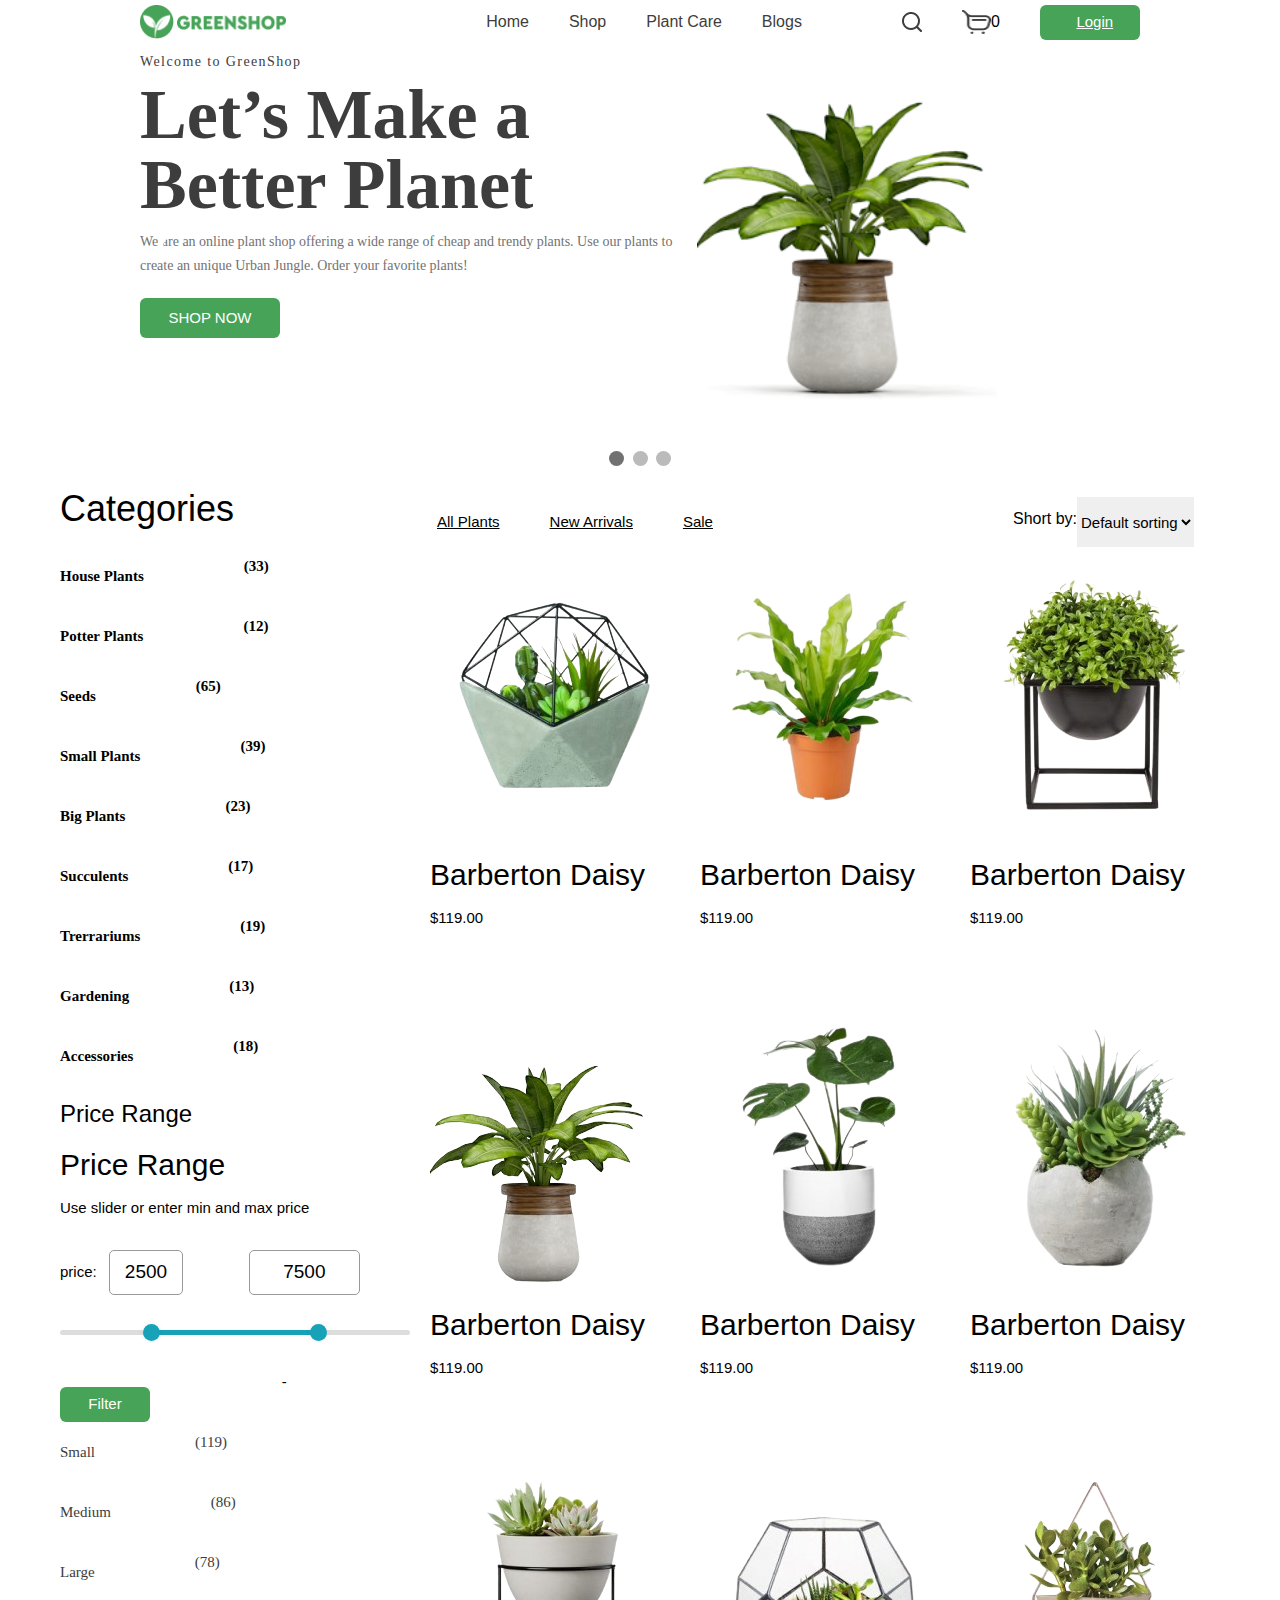
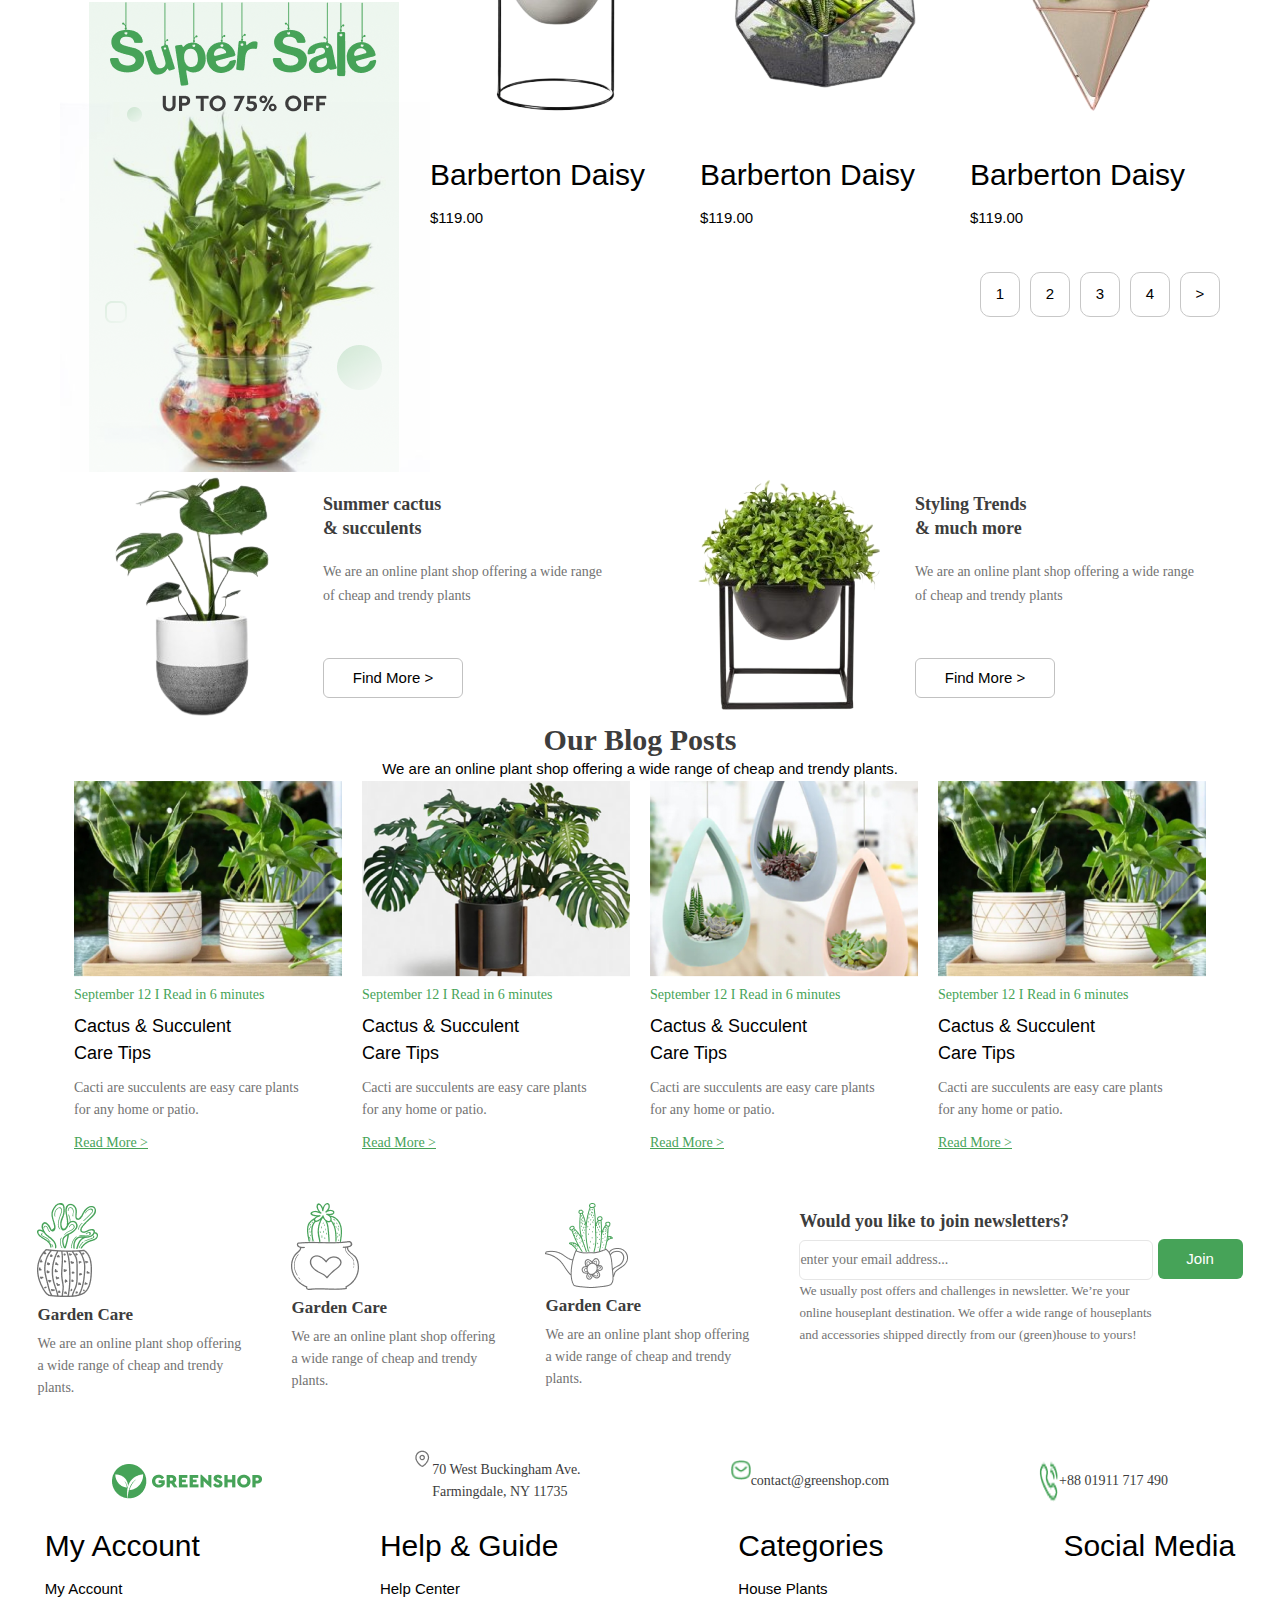
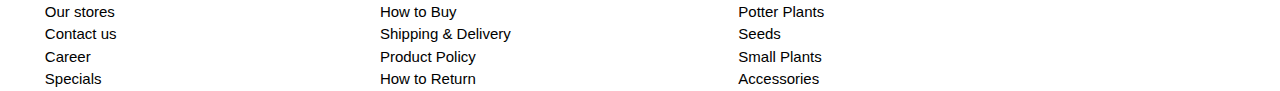
==== commit acd96754: "yangi" ====
--- a/index.html
+++ b/index.html
@@ -77,7 +77,7 @@
           <h6>0</h6>
         </div>
 
-        <button><img src="./images/Logout.png" alt="">Login</button>
+        <button><img src="img/Logout.png" alt=""><a href="http://127.0.0.1:5500/accaunts/accaunt.html">Login</a></button>
       </div>
     </nav>
     </div>
@@ -87,6 +87,35 @@
 
       <body>
         <div class="shopping">
+<div class="close1"><h1 class="closee">X</h1>
+<div class="imgs1">
+  <img src="images/image_8-removebg-5.png" alt="">
+</div>
+<div class="imgss2">
+  <img src="images/savat1.png" alt="">
+</div>
+<div class="imgss3">
+  <img src="images/kaktus.png" alt="">
+</div>
+<div class="imgss4">
+  <img src="images/image_2-removebg-preview.png" alt="">
+</div>
+<div class="imgss5">
+  <img src="images/01 1.png" alt="">
+</div>
+<div class="imgss6">
+  <img src="images/image_7-removebg-preview.png" alt="">
+</div>
+<div class="imgss7">
+  <img src="images/image_9-removebg-preview.png" alt="">
+</div>
+<div class="imgss8">
+  <img src="images/product-20-320x320_1-removebg-preview.png" alt="">
+</div>
+<div class="imgss9">
+  <img src="images/image_10-removebg-preview.png" alt="">
+</div>
+</div>
 
         </div>
         <div class="postion">
@@ -331,7 +360,7 @@
                     <div class="berberton">
                       <div class="images_baribor">
 
-                        <img src="./images/shop.png" alt="">
+                        <img class="shops1" src="./images/shop.png" alt="">
                         <img class="like" src="./images/like.png" alt="">
 
                         <a href="http://127.0.0.1:5500/navbar/shop/shop.html"> <img src="./images/lupa.png" alt=""></a>
@@ -344,7 +373,7 @@
                     <div class="berberton1">
                       <div class="images_baribor">
 
-                        <img class="shop" src="./images/shop.png" alt="">
+                        <img class="shops2"  src="./images/shop.png" alt="">
 
                         <img src="./images/like.png" alt="">
 
@@ -357,7 +386,7 @@
                   <div class="berber">
                     <div class="berberton2">
                       <div class="images_baribor">
-                        <img src="./images/shop.png" alt="">
+                        <img class="shops3"  src="./images/shop.png" alt="">
                         <img src="./images/like.png" alt="">
                         <img src="./images/lupa.png" alt="">
                       </div>
@@ -370,7 +399,7 @@
                   <div class="berber">
                     <div class="berberton3">
                       <div class="images_baribor">
-                        <img src="./images/shop.png" alt="">
+                        <img class="shops4" src="./images/shop.png" alt="">
                         <img src="./images/like.png" alt="">
                         <img src="./images/lupa.png" alt="">
                       </div>
@@ -381,7 +410,7 @@
                   <div class="berber">
                     <div class="berberton4">
                       <div class="images_baribor">
-                        <img src="./images/shop.png" alt="">
+                        <img class="shops5" src="./images/shop.png" alt="">
                         <img src="./images/like.png" alt="">
                         <img src="./images/lupa.png" alt="">
                       </div>
@@ -392,7 +421,7 @@
                   <div class="berber">
                     <div class="berberton5">
                       <div class="images_baribor">
-                        <img src="./images/shop.png" alt="">
+                        <img class="shops" src="./images/shop.png" alt="">
                         <img src="./images/like.png" alt="">
                         <img src="./images/lupa.png" alt="">
                       </div>
@@ -406,7 +435,7 @@
                   <div class="berber">
                     <div class="berberton6">
                       <div class="images_baribor">
-                        <img src="./images/shop.png" alt="">
+                        <img class="shops6"  src="./images/shop.png" alt="">
                         <img src="./images/like.png" alt="">
                         <img src="./images/lupa.png" alt="">
                       </div>
@@ -417,7 +446,7 @@
                   <div class="berber">
                     <div class="berberton7">
                       <div class="images_baribor">
-                        <img src="./images/shop.png" alt="">
+                        <img class="shops7" src="./images/shop.png" alt="">
                         <img src="./images/like.png" alt="">
                         <img src="./images/lupa.png" alt="">
                       </div>
@@ -428,7 +457,7 @@
                   <div class="berber">
                     <div class="berberton8">
                       <div class="images_baribor">
-                        <img src="./images/shop.png" alt="">
+                        <img class="shops8" src="./images/shop.png" alt="">
                         <img src="./images/like.png" alt="">
                         <img src="./images/lupa.png" alt="">
                       </div>
--- a/style.css
+++ b/style.css
@@ -92,13 +92,83 @@
     position: relative;
     z-index: 1;
     display: flex;
-    justify-content: center;
     margin: 0 auto;
     transform: scale(0);
     transition: all 1s;
 
 }
-
+.closee{
+margin-left: 470px;
+cursor: pointer;
+transition: all 0.5s;
+color: #fff;
+}
+.closee:hover{
+    color: red;
+}
+.imgs1 img{
+width: 150px;
+height: 150px;
+}
+.imgss2 img{
+width: 150px;
+height: 150px;
+}
+.imgss3 img{
+width: 150px;
+height: 150px;
+}
+.imgss4 img{
+width: 150px;
+height: 150px;
+}
+.imgss5 img{
+width: 150px;
+height: 150px;
+}
+.imgss6 img{
+width: 150px;
+height: 150px;
+}
+.imgss7 img{
+width: 150px;
+height: 150px;
+}
+.imgss8 img{
+width: 150px;
+height: 150px;
+}
+.imgss9 img{
+width: 150px;
+height: 150px;
+}
+.imgs1{
+display: none;
+}
+.imgss2{
+display: none;
+}
+.imgss3{
+display: none;
+}
+.imgss4{
+display: none;
+}
+.imgss5{
+display: none;
+}
+.imgss6{
+display: none;
+}
+.imgss7{
+display: none;
+}
+.imgss8{
+display: none;
+}
+.imgss9{
+display: none;
+}
 .postion {
     margin-top: -700px;
 }
@@ -111,7 +181,33 @@
 .mySlides {
     display: none
 }
-
+.shops1{
+cursor: pointer;
+}
+.shops2{
+cursor: pointer;
+}
+.shops3{
+cursor: pointer;
+}
+.shops4{
+cursor: pointer;
+}
+.shops5{
+cursor: pointer;
+}
+.shops6{
+cursor: pointer;
+}
+.shops7{
+cursor: pointer;
+}
+.shops8{
+cursor: pointer;
+}
+.shops:hover{
+    background-color: #1900ff1c;
+}
 img {
     vertical-align: middle;
 }
@@ -1134,4 +1230,11 @@
     .login button img {
         width: 20px;
     }
-}+}
+
+
+
+
+
+
+/* /// */
--- a/style.css
+++ b/style.css
@@ -92,13 +92,83 @@
     position: relative;
     z-index: 1;
     display: flex;
-    justify-content: center;
     margin: 0 auto;
     transform: scale(0);
     transition: all 1s;
 
 }
-
+.closee{
+margin-left: 470px;
+cursor: pointer;
+transition: all 0.5s;
+color: #fff;
+}
+.closee:hover{
+    color: red;
+}
+.imgs1 img{
+width: 150px;
+height: 150px;
+}
+.imgss2 img{
+width: 150px;
+height: 150px;
+}
+.imgss3 img{
+width: 150px;
+height: 150px;
+}
+.imgss4 img{
+width: 150px;
+height: 150px;
+}
+.imgss5 img{
+width: 150px;
+height: 150px;
+}
+.imgss6 img{
+width: 150px;
+height: 150px;
+}
+.imgss7 img{
+width: 150px;
+height: 150px;
+}
+.imgss8 img{
+width: 150px;
+height: 150px;
+}
+.imgss9 img{
+width: 150px;
+height: 150px;
+}
+.imgs1{
+display: none;
+}
+.imgss2{
+display: none;
+}
+.imgss3{
+display: none;
+}
+.imgss4{
+display: none;
+}
+.imgss5{
+display: none;
+}
+.imgss6{
+display: none;
+}
+.imgss7{
+display: none;
+}
+.imgss8{
+display: none;
+}
+.imgss9{
+display: none;
+}
 .postion {
     margin-top: -700px;
 }
@@ -111,7 +181,33 @@
 .mySlides {
     display: none
 }
-
+.shops1{
+cursor: pointer;
+}
+.shops2{
+cursor: pointer;
+}
+.shops3{
+cursor: pointer;
+}
+.shops4{
+cursor: pointer;
+}
+.shops5{
+cursor: pointer;
+}
+.shops6{
+cursor: pointer;
+}
+.shops7{
+cursor: pointer;
+}
+.shops8{
+cursor: pointer;
+}
+.shops:hover{
+    background-color: #1900ff1c;
+}
 img {
     vertical-align: middle;
 }
@@ -1134,4 +1230,11 @@
     .login button img {
         width: 20px;
     }
-}+}
+
+
+
+
+
+
+/* /// */
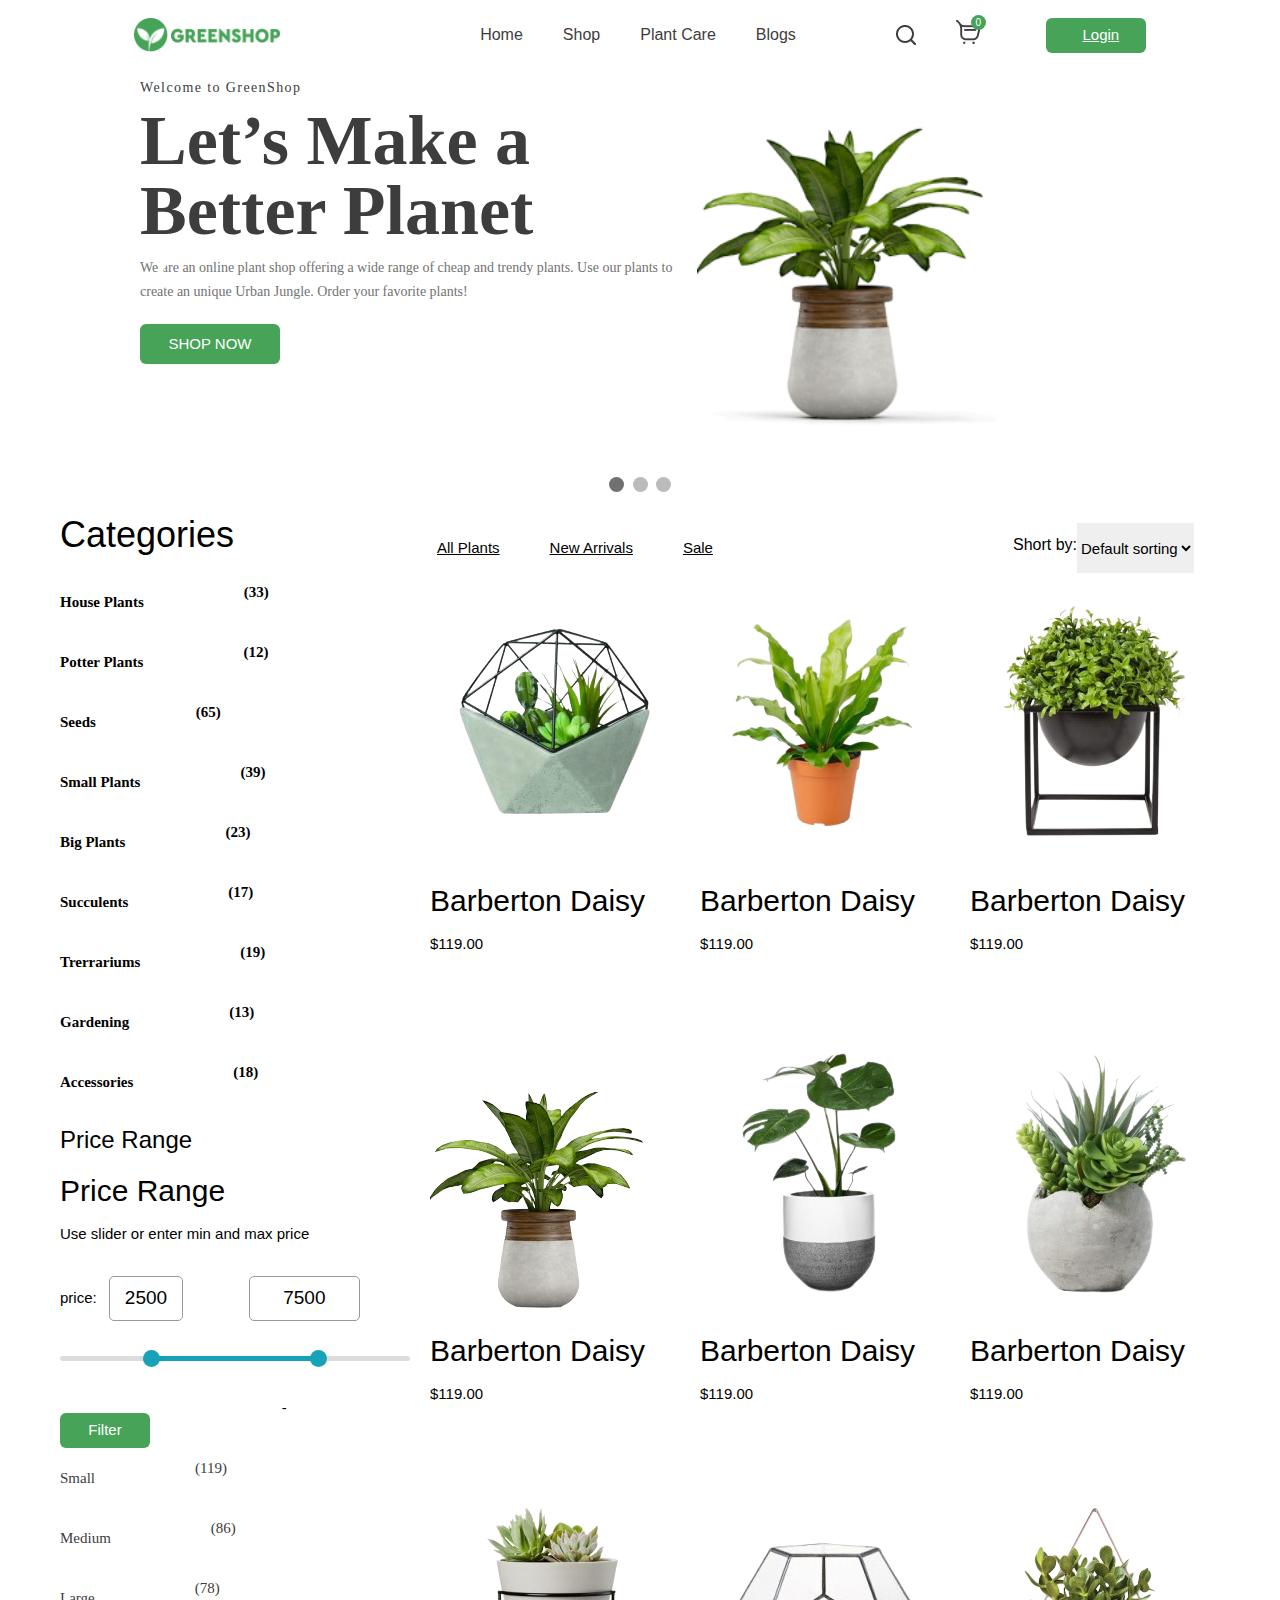
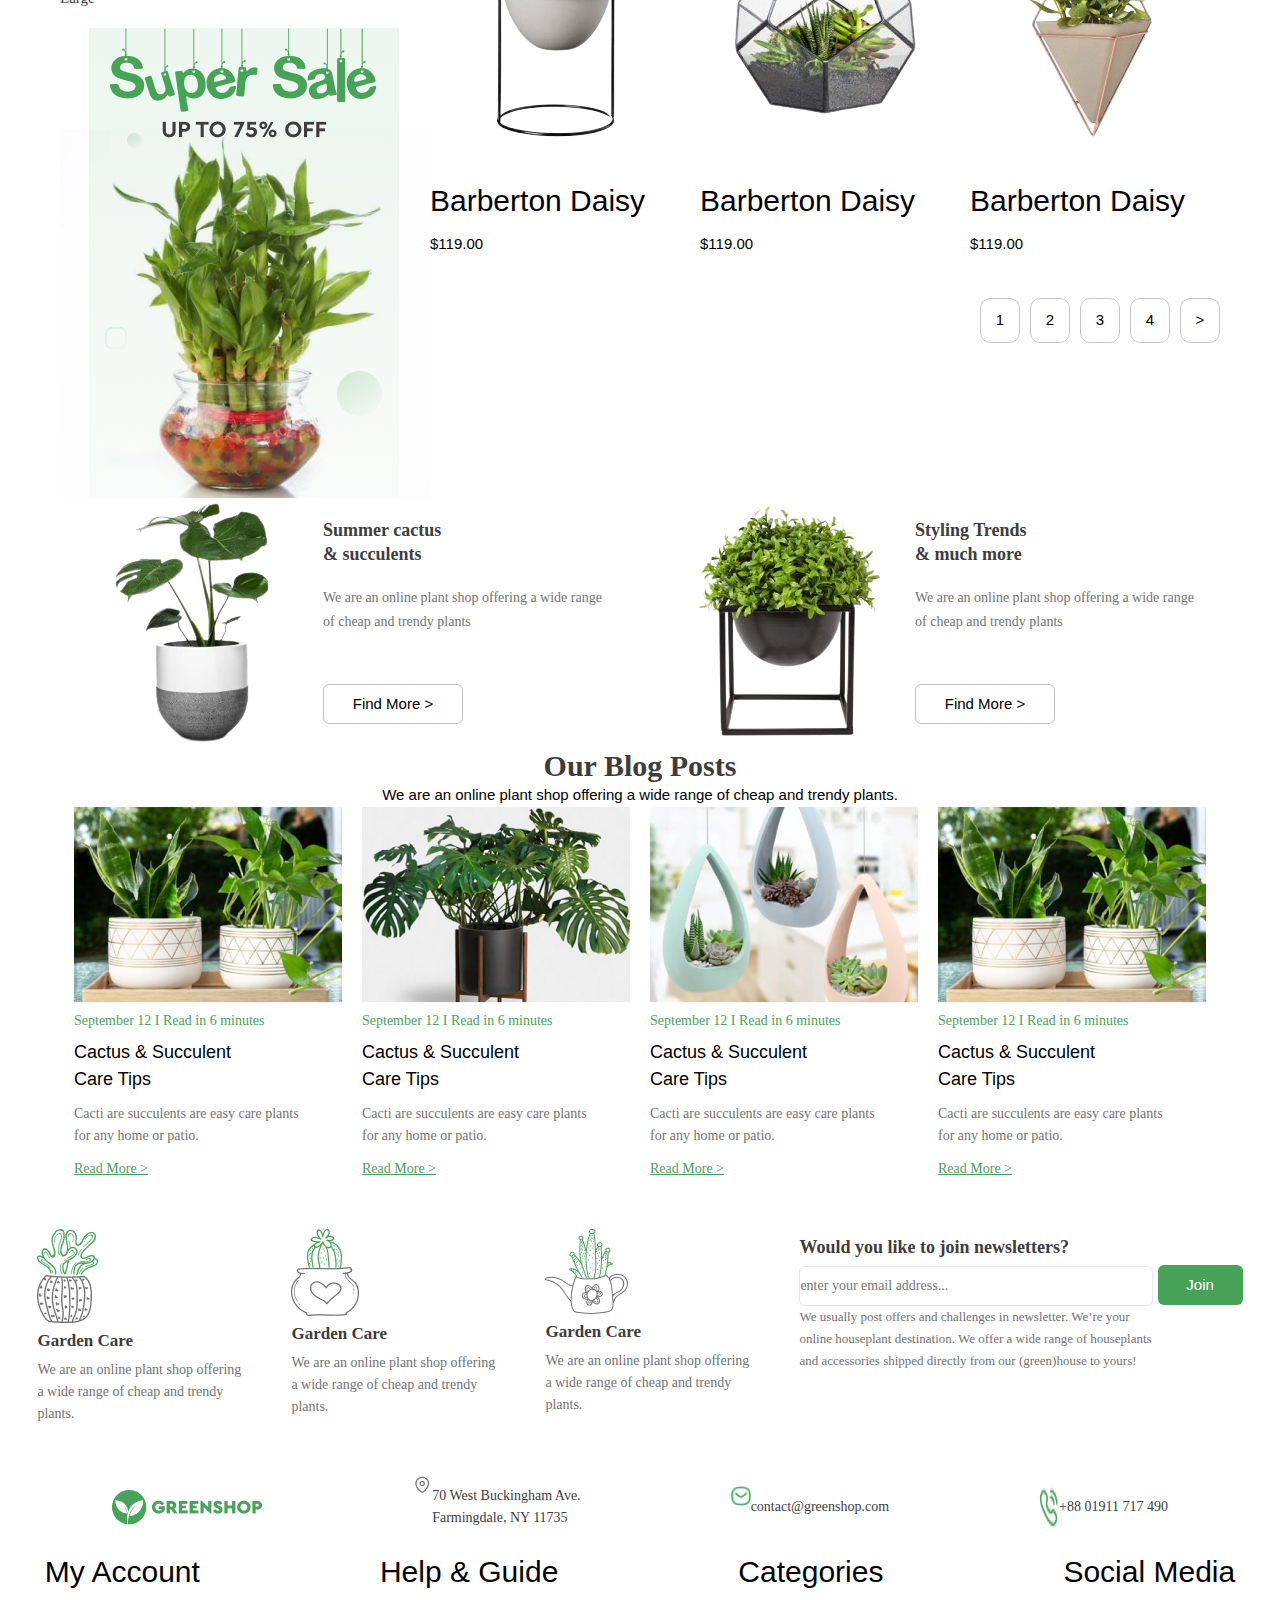
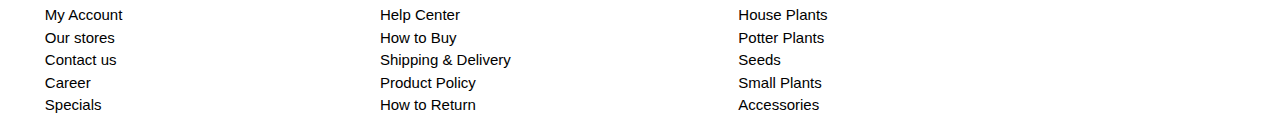
==== commit 8c66e7a1: "karzinka" ====
--- a/index.html
+++ b/index.html
@@ -72,50 +72,66 @@
       <div class="login">
         <img class="izlovchi" src="./images/Vector.png" alt="">
         <div class="karzinka">
-
-          <img class="karzinka" src="./images/Vector (1).png" alt="">
-          <h6>0</h6>
+          <h6 class="num">0</h6>
         </div>
 
-        <button><img src="img/Logout.png" alt=""><a href="http://127.0.0.1:5500/accaunts/accaunt.html">Login</a></button>
+
+        <button><img src="img/Logout.png" alt=""><a href="/accaunt.html">Login</a></button>
       </div>
     </nav>
     </div>
     <div class="carusel">
-
+ 
       </head>
 
       <body>
         <div class="shopping">
-<div class="close1"><h1 class="closee">X</h1>
-<div class="imgs1">
-  <img src="images/image_8-removebg-5.png" alt="">
-</div>
-<div class="imgss2">
-  <img src="images/savat1.png" alt="">
-</div>
-<div class="imgss3">
-  <img src="images/kaktus.png" alt="">
-</div>
-<div class="imgss4">
-  <img src="images/image_2-removebg-preview.png" alt="">
-</div>
-<div class="imgss5">
-  <img src="images/01 1.png" alt="">
-</div>
-<div class="imgss6">
-  <img src="images/image_7-removebg-preview.png" alt="">
-</div>
-<div class="imgss7">
-  <img src="images/image_9-removebg-preview.png" alt="">
-</div>
-<div class="imgss8">
-  <img src="images/product-20-320x320_1-removebg-preview.png" alt="">
-</div>
-<div class="imgss9">
-  <img src="images/image_10-removebg-preview.png" alt="">
-</div>
-</div>
+          <div class="close1">
+            <h1 class="closee">X</h1>
+            <div class="imgs1">
+              <img src="images/image_8-removebg-5.png" alt="">
+              <div class="quantity">
+                <button class="minus" aria-label="Decrease">&minus;</button>
+                <input type="number" class="input-box" value="1" min="1" max="10">
+                <button class="plus" aria-label="Increase">&plus;</button>
+                <h2>$179.00</h2>
+                <p>Aluminum Plant <br>SKU: 1995751877786</p>
+                <img src="/images/bin (1).png" alt="">
+              </div>
+            </div>
+            <div class="imgss2">
+              <img src="images/savat1.png" alt="">
+              <div class="quantity">
+                <button class="minus" aria-label="Decrease">&minus;</button>
+                <input type="number" class="input-box" value="1" min="1" max="10">
+                <button class="plus" aria-label="Increase">&plus;</button>
+                <h2>$179.00</h2>
+                <p>Aluminum Plant <br>SKU: 1995751877786</p>
+                <img src="/images/bin (1).png" alt="">
+              </div>
+            </div>
+            <div class="imgss3">
+              <img src="images/kaktus.png" alt="">
+            </div>
+            <div class="imgss4">
+              <img src="images/image_2-removebg-preview.png" alt="">
+            </div>
+            <div class="imgss5">
+              <img src="images/01 1.png" alt="">
+            </div>
+            <div class="imgss6">
+              <img src="images/image_7-removebg-preview.png" alt="">
+            </div>
+            <div class="imgss7">
+              <img src="images/image_9-removebg-preview.png" alt="">
+            </div>
+            <div class="imgss8">
+              <img src="images/product-20-320x320_1-removebg-preview.png" alt="">
+            </div>
+            <div class="imgss9">
+              <img src="images/image_10-removebg-preview.png" alt="">
+            </div>
+          </div>
 
         </div>
         <div class="postion">
@@ -373,7 +389,7 @@
                     <div class="berberton1">
                       <div class="images_baribor">
 
-                        <img class="shops2"  src="./images/shop.png" alt="">
+                        <img class="shops2" src="./images/shop.png" alt="">
 
                         <img src="./images/like.png" alt="">
 
@@ -386,7 +402,7 @@
                   <div class="berber">
                     <div class="berberton2">
                       <div class="images_baribor">
-                        <img class="shops3"  src="./images/shop.png" alt="">
+                        <img class="shops3" src="./images/shop.png" alt="">
                         <img src="./images/like.png" alt="">
                         <img src="./images/lupa.png" alt="">
                       </div>
@@ -435,7 +451,7 @@
                   <div class="berber">
                     <div class="berberton6">
                       <div class="images_baribor">
-                        <img class="shops6"  src="./images/shop.png" alt="">
+                        <img class="shops6" src="./images/shop.png" alt="">
                         <img src="./images/like.png" alt="">
                         <img src="./images/lupa.png" alt="">
                       </div>
@@ -574,62 +590,62 @@
                 </p>
 
               </div>
-              
-            </div>
-           <div class="gernsh">
-            <div class="grenlaga">
-              <img src="images/Vector (2).png" alt="">
-              <img src="images/Group (1).png" alt="">
-            </div>
-            <div class="west">
-              <img src="images/Location.png" alt="">
-              <h2>70 West Buckingham Ave. <br>Farmingdale, NY 11735 </h2>
-            </div>
-            <div class="west1">
-              <img src="images/Message.png" alt="">
-              <h2>contact@greenshop.com</h2>
-            </div>
-            <div class="west2">
-              <img src="images/Calling.png" alt="">
-              <h2>+88 01911 717 490</h2>
-            </div>
-           </div>
+
+            </div>
+            <div class="gernsh">
+              <div class="grenlaga">
+                <img src="images/Vector (2).png" alt="">
+                <img src="images/Group (1).png" alt="">
+              </div>
+              <div class="west">
+                <img src="images/Location.png" alt="">
+                <h2>70 West Buckingham Ave. <br>Farmingdale, NY 11735 </h2>
+              </div>
+              <div class="west1">
+                <img src="images/Message.png" alt="">
+                <h2>contact@greenshop.com</h2>
+              </div>
+              <div class="west2">
+                <img src="images/Calling.png" alt="">
+                <h2>+88 01911 717 490</h2>
+              </div>
+            </div>
           </div>
           <div class="accaynts">
-           <div class="my">
-            <h2>My Account</h2>
-            <p>My Account</p>
-            <p>Our stores</p>
-            <p>Contact us</p>
-            <p>Career</p>
-            <p>Specials</p>
-           </div>
-           <div class="help">
-            <h2>Help & Guide</h2>
-            <p>Help Center</p>
-            <p>How to Buy
-            </p>
-            <p>Shipping & Delivery
-            </p>
-            <p>Product Policy
-            </p>
-            <p>How to Return</p>
-           </div>
-           <div class="Categories">
-            <h2>Categories</h2>
-            <p>House Plants
-            </p>
-            <p>Potter Plants
-            </p>
-            <p>Seeds
-            </p>
-            <p>Small Plants
-            </p>
-            <p>Accessories</p>
-           </div>
-           <div class="Social">
-            <h2>Social Media</h2>
-           </div>
+            <div class="my">
+              <h2>My Account</h2>
+              <p>My Account</p>
+              <p>Our stores</p>
+              <p>Contact us</p>
+              <p>Career</p>
+              <p>Specials</p>
+            </div>
+            <div class="help">
+              <h2>Help & Guide</h2>
+              <p>Help Center</p>
+              <p>How to Buy
+              </p>
+              <p>Shipping & Delivery
+              </p>
+              <p>Product Policy
+              </p>
+              <p>How to Return</p>
+            </div>
+            <div class="Categories">
+              <h2>Categories</h2>
+              <p>House Plants
+              </p>
+              <p>Potter Plants
+              </p>
+              <p>Seeds
+              </p>
+              <p>Small Plants
+              </p>
+              <p>Accessories</p>
+            </div>
+            <div class="Social">
+              <h2>Social Media</h2>
+            </div>
           </div>
         </div>
         <script src="app.js"></script>
--- a/style.css
+++ b/style.css
@@ -11,6 +11,7 @@
 
 .navbarr {
     display: flex;
+    /* position: fixed; */
     gap: 200px;
     justify-content: center;
     align-items: center;
@@ -89,86 +90,173 @@
     width: 500px;
     height: 700px;
     background-color: #46A358;
+    z-index: 1;
     position: relative;
-    z-index: 1;
     display: flex;
     margin: 0 auto;
     transform: scale(0);
     transition: all 1s;
 
 }
-.closee{
-margin-left: 470px;
-cursor: pointer;
-transition: all 0.5s;
-color: #fff;
-}
-.closee:hover{
+.quantity {
+    display: flex;
+    border: 2px solid #3498db;
+    border-radius: 4px;
+    overflow: hidden;
+    box-shadow: 0 2px 4px rgba(0, 0, 0, 0.1);
+  }
+  
+  .quantity button {
+    background-color: #3498db;
+    color: #fff;
+    border: none;
+    cursor: pointer;
+    font-size: 20px;
+    width: 30px;
+    height: auto;
+    text-align: center;
+    transition: background-color 0.2s;
+  }
+  
+  .quantity button:hover {
+    background-color: #2980b9;
+  }
+  
+  .input-box {
+    width: 40px;
+    text-align: center;
+    border: none;
+    padding: 8px 10px;
+    font-size: 16px;
+    outline: none;
+  }
+  
+  /* Hide the number input spin buttons */
+  .input-box::-webkit-inner-spin-button,
+  .input-box::-webkit-outer-spin-button {
+    -webkit-appearance: none;
+    margin: 0;
+  }
+  
+  .input-box[type="number"] {
+    -moz-appearance: textfield;
+  }
+  
+.closee {
+    margin-left: 470px;
+    cursor: pointer;
+    transition: all 0.5s;
+    color: #fff;
+}
+
+.closee:hover {
     color: red;
 }
-.imgs1 img{
-width: 150px;
-height: 150px;
-}
-.imgss2 img{
-width: 150px;
-height: 150px;
-}
-.imgss3 img{
-width: 150px;
-height: 150px;
-}
-.imgss4 img{
-width: 150px;
-height: 150px;
-}
-.imgss5 img{
-width: 150px;
-height: 150px;
-}
-.imgss6 img{
-width: 150px;
-height: 150px;
-}
-.imgss7 img{
-width: 150px;
-height: 150px;
-}
-.imgss8 img{
-width: 150px;
-height: 150px;
-}
-.imgss9 img{
-width: 150px;
-height: 150px;
-}
-.imgs1{
-display: none;
-}
-.imgss2{
-display: none;
-}
-.imgss3{
-display: none;
-}
-.imgss4{
-display: none;
-}
-.imgss5{
-display: none;
-}
-.imgss6{
-display: none;
-}
-.imgss7{
-display: none;
-}
-.imgss8{
-display: none;
-}
-.imgss9{
-display: none;
-}
+.quantity h2{
+font-size: 15px;
+display: flex;
+justify-content: center;
+align-items: center;
+}
+.quantity p{
+font-size: 15px;
+display: flex;
+justify-content: center;
+align-items: center;
+}
+.quantity {
+height: 50px;
+}
+.quantity img {
+width: 1px;
+}
+.imgs1 img {
+    width: 150px;
+    height: 150px;
+    margin: 0 auto;
+    display: flex;
+    justify-content: center;
+}
+.quantity{
+display: flex;
+
+}
+.imgss2 img {
+    width: 150px;
+    height: 150px;
+}
+
+.imgss3 img {
+    width: 150px;
+    height: 150px;
+}
+
+.imgss4 img {
+    width: 150px;
+    height: 150px;
+}
+
+.imgss5 img {
+    width: 150px;
+    height: 150px;
+}
+
+.imgss6 img {
+    width: 150px;
+    height: 150px;
+}
+
+.imgss7 img {
+    width: 150px;
+    height: 150px;
+}
+
+.imgss8 img {
+    width: 150px;
+    height: 150px;
+}
+
+.imgss9 img {
+    width: 150px;
+    height: 150px;
+}
+
+.imgs1 {
+    display: none;
+}
+
+.imgss2 {
+    display: none;
+}
+
+.imgss3 {
+    display: none;
+}
+
+.imgss4 {
+    display: none;
+}
+
+.imgss5 {
+    display: none;
+}
+
+.imgss6 {
+    display: none;
+}
+
+.imgss7 {
+    display: none;
+}
+
+.imgss8 {
+    display: none;
+}
+
+.imgss9 {
+    display: none;
+}
+
 .postion {
     margin-top: -700px;
 }
@@ -181,33 +269,43 @@
 .mySlides {
     display: none
 }
-.shops1{
-cursor: pointer;
-}
-.shops2{
-cursor: pointer;
-}
-.shops3{
-cursor: pointer;
-}
-.shops4{
-cursor: pointer;
-}
-.shops5{
-cursor: pointer;
-}
-.shops6{
-cursor: pointer;
-}
-.shops7{
-cursor: pointer;
-}
-.shops8{
-cursor: pointer;
-}
-.shops:hover{
+
+.shops1 {
+    cursor: pointer;
+}
+
+.shops2 {
+    cursor: pointer;
+}
+
+.shops3 {
+    cursor: pointer;
+}
+
+.shops4 {
+    cursor: pointer;
+}
+
+.shops5 {
+    cursor: pointer;
+}
+
+.shops6 {
+    cursor: pointer;
+}
+
+.shops7 {
+    cursor: pointer;
+}
+
+.shops8 {
+    cursor: pointer;
+}
+
+.shops:hover {
     background-color: #1900ff1c;
 }
+
 img {
     vertical-align: middle;
 }
@@ -311,15 +409,7 @@
     }
 }
 
-.karzinka {
-    display: flex;
-    align-items: center;
-}
-
-.karzinka img {
-    width: 29px;
-    height: 24px;
-}
+
 
 .saidbar {
     display: none;
@@ -364,6 +454,31 @@
     text-align: left;
     color: #3D3D3D;
 }
+
+.karzinka {
+    background-image: url('./images/Vector\ \(1\).png');
+    width: 50px;
+    height: 50px;
+    background-repeat: no-repeat, repeat;
+    display: flex;
+    cursor: pointer;
+    margin-top: 20px;
+}
+
+.karzinka h6 {
+    margin-left: 15px;
+    margin-top: -5px;
+    background-color: #46A358;
+    width: 15px;
+    height: 15px;
+    display: flex;
+    align-items: center;
+    justify-content: center;
+    border-radius: 50%;
+    color: #fff;
+    font-size: 10px;
+}
+
 
 .lets p {
     font-family: Cera Pro;
@@ -1024,11 +1139,13 @@
 .west2 {
     display: flex;
 }
-.accaynts{
+
+.accaynts {
     display: flex;
     justify-content: center;
     gap: 180px;
 }
+
 .west1 img {
     width: 20px;
     height: 20px;
@@ -1237,4 +1354,4 @@
 
 
 
-/* /// */
+/* /// */--- a/style.css
+++ b/style.css
@@ -11,6 +11,7 @@
 
 .navbarr {
     display: flex;
+    /* position: fixed; */
     gap: 200px;
     justify-content: center;
     align-items: center;
@@ -89,86 +90,173 @@
     width: 500px;
     height: 700px;
     background-color: #46A358;
+    z-index: 1;
     position: relative;
-    z-index: 1;
     display: flex;
     margin: 0 auto;
     transform: scale(0);
     transition: all 1s;
 
 }
-.closee{
-margin-left: 470px;
-cursor: pointer;
-transition: all 0.5s;
-color: #fff;
-}
-.closee:hover{
+.quantity {
+    display: flex;
+    border: 2px solid #3498db;
+    border-radius: 4px;
+    overflow: hidden;
+    box-shadow: 0 2px 4px rgba(0, 0, 0, 0.1);
+  }
+  
+  .quantity button {
+    background-color: #3498db;
+    color: #fff;
+    border: none;
+    cursor: pointer;
+    font-size: 20px;
+    width: 30px;
+    height: auto;
+    text-align: center;
+    transition: background-color 0.2s;
+  }
+  
+  .quantity button:hover {
+    background-color: #2980b9;
+  }
+  
+  .input-box {
+    width: 40px;
+    text-align: center;
+    border: none;
+    padding: 8px 10px;
+    font-size: 16px;
+    outline: none;
+  }
+  
+  /* Hide the number input spin buttons */
+  .input-box::-webkit-inner-spin-button,
+  .input-box::-webkit-outer-spin-button {
+    -webkit-appearance: none;
+    margin: 0;
+  }
+  
+  .input-box[type="number"] {
+    -moz-appearance: textfield;
+  }
+  
+.closee {
+    margin-left: 470px;
+    cursor: pointer;
+    transition: all 0.5s;
+    color: #fff;
+}
+
+.closee:hover {
     color: red;
 }
-.imgs1 img{
-width: 150px;
-height: 150px;
-}
-.imgss2 img{
-width: 150px;
-height: 150px;
-}
-.imgss3 img{
-width: 150px;
-height: 150px;
-}
-.imgss4 img{
-width: 150px;
-height: 150px;
-}
-.imgss5 img{
-width: 150px;
-height: 150px;
-}
-.imgss6 img{
-width: 150px;
-height: 150px;
-}
-.imgss7 img{
-width: 150px;
-height: 150px;
-}
-.imgss8 img{
-width: 150px;
-height: 150px;
-}
-.imgss9 img{
-width: 150px;
-height: 150px;
-}
-.imgs1{
-display: none;
-}
-.imgss2{
-display: none;
-}
-.imgss3{
-display: none;
-}
-.imgss4{
-display: none;
-}
-.imgss5{
-display: none;
-}
-.imgss6{
-display: none;
-}
-.imgss7{
-display: none;
-}
-.imgss8{
-display: none;
-}
-.imgss9{
-display: none;
-}
+.quantity h2{
+font-size: 15px;
+display: flex;
+justify-content: center;
+align-items: center;
+}
+.quantity p{
+font-size: 15px;
+display: flex;
+justify-content: center;
+align-items: center;
+}
+.quantity {
+height: 50px;
+}
+.quantity img {
+width: 1px;
+}
+.imgs1 img {
+    width: 150px;
+    height: 150px;
+    margin: 0 auto;
+    display: flex;
+    justify-content: center;
+}
+.quantity{
+display: flex;
+
+}
+.imgss2 img {
+    width: 150px;
+    height: 150px;
+}
+
+.imgss3 img {
+    width: 150px;
+    height: 150px;
+}
+
+.imgss4 img {
+    width: 150px;
+    height: 150px;
+}
+
+.imgss5 img {
+    width: 150px;
+    height: 150px;
+}
+
+.imgss6 img {
+    width: 150px;
+    height: 150px;
+}
+
+.imgss7 img {
+    width: 150px;
+    height: 150px;
+}
+
+.imgss8 img {
+    width: 150px;
+    height: 150px;
+}
+
+.imgss9 img {
+    width: 150px;
+    height: 150px;
+}
+
+.imgs1 {
+    display: none;
+}
+
+.imgss2 {
+    display: none;
+}
+
+.imgss3 {
+    display: none;
+}
+
+.imgss4 {
+    display: none;
+}
+
+.imgss5 {
+    display: none;
+}
+
+.imgss6 {
+    display: none;
+}
+
+.imgss7 {
+    display: none;
+}
+
+.imgss8 {
+    display: none;
+}
+
+.imgss9 {
+    display: none;
+}
+
 .postion {
     margin-top: -700px;
 }
@@ -181,33 +269,43 @@
 .mySlides {
     display: none
 }
-.shops1{
-cursor: pointer;
-}
-.shops2{
-cursor: pointer;
-}
-.shops3{
-cursor: pointer;
-}
-.shops4{
-cursor: pointer;
-}
-.shops5{
-cursor: pointer;
-}
-.shops6{
-cursor: pointer;
-}
-.shops7{
-cursor: pointer;
-}
-.shops8{
-cursor: pointer;
-}
-.shops:hover{
+
+.shops1 {
+    cursor: pointer;
+}
+
+.shops2 {
+    cursor: pointer;
+}
+
+.shops3 {
+    cursor: pointer;
+}
+
+.shops4 {
+    cursor: pointer;
+}
+
+.shops5 {
+    cursor: pointer;
+}
+
+.shops6 {
+    cursor: pointer;
+}
+
+.shops7 {
+    cursor: pointer;
+}
+
+.shops8 {
+    cursor: pointer;
+}
+
+.shops:hover {
     background-color: #1900ff1c;
 }
+
 img {
     vertical-align: middle;
 }
@@ -311,15 +409,7 @@
     }
 }
 
-.karzinka {
-    display: flex;
-    align-items: center;
-}
-
-.karzinka img {
-    width: 29px;
-    height: 24px;
-}
+
 
 .saidbar {
     display: none;
@@ -364,6 +454,31 @@
     text-align: left;
     color: #3D3D3D;
 }
+
+.karzinka {
+    background-image: url('./images/Vector\ \(1\).png');
+    width: 50px;
+    height: 50px;
+    background-repeat: no-repeat, repeat;
+    display: flex;
+    cursor: pointer;
+    margin-top: 20px;
+}
+
+.karzinka h6 {
+    margin-left: 15px;
+    margin-top: -5px;
+    background-color: #46A358;
+    width: 15px;
+    height: 15px;
+    display: flex;
+    align-items: center;
+    justify-content: center;
+    border-radius: 50%;
+    color: #fff;
+    font-size: 10px;
+}
+
 
 .lets p {
     font-family: Cera Pro;
@@ -1024,11 +1139,13 @@
 .west2 {
     display: flex;
 }
-.accaynts{
+
+.accaynts {
     display: flex;
     justify-content: center;
     gap: 180px;
 }
+
 .west1 img {
     width: 20px;
     height: 20px;
@@ -1237,4 +1354,4 @@
 
 
 
-/* /// */
+/* /// */